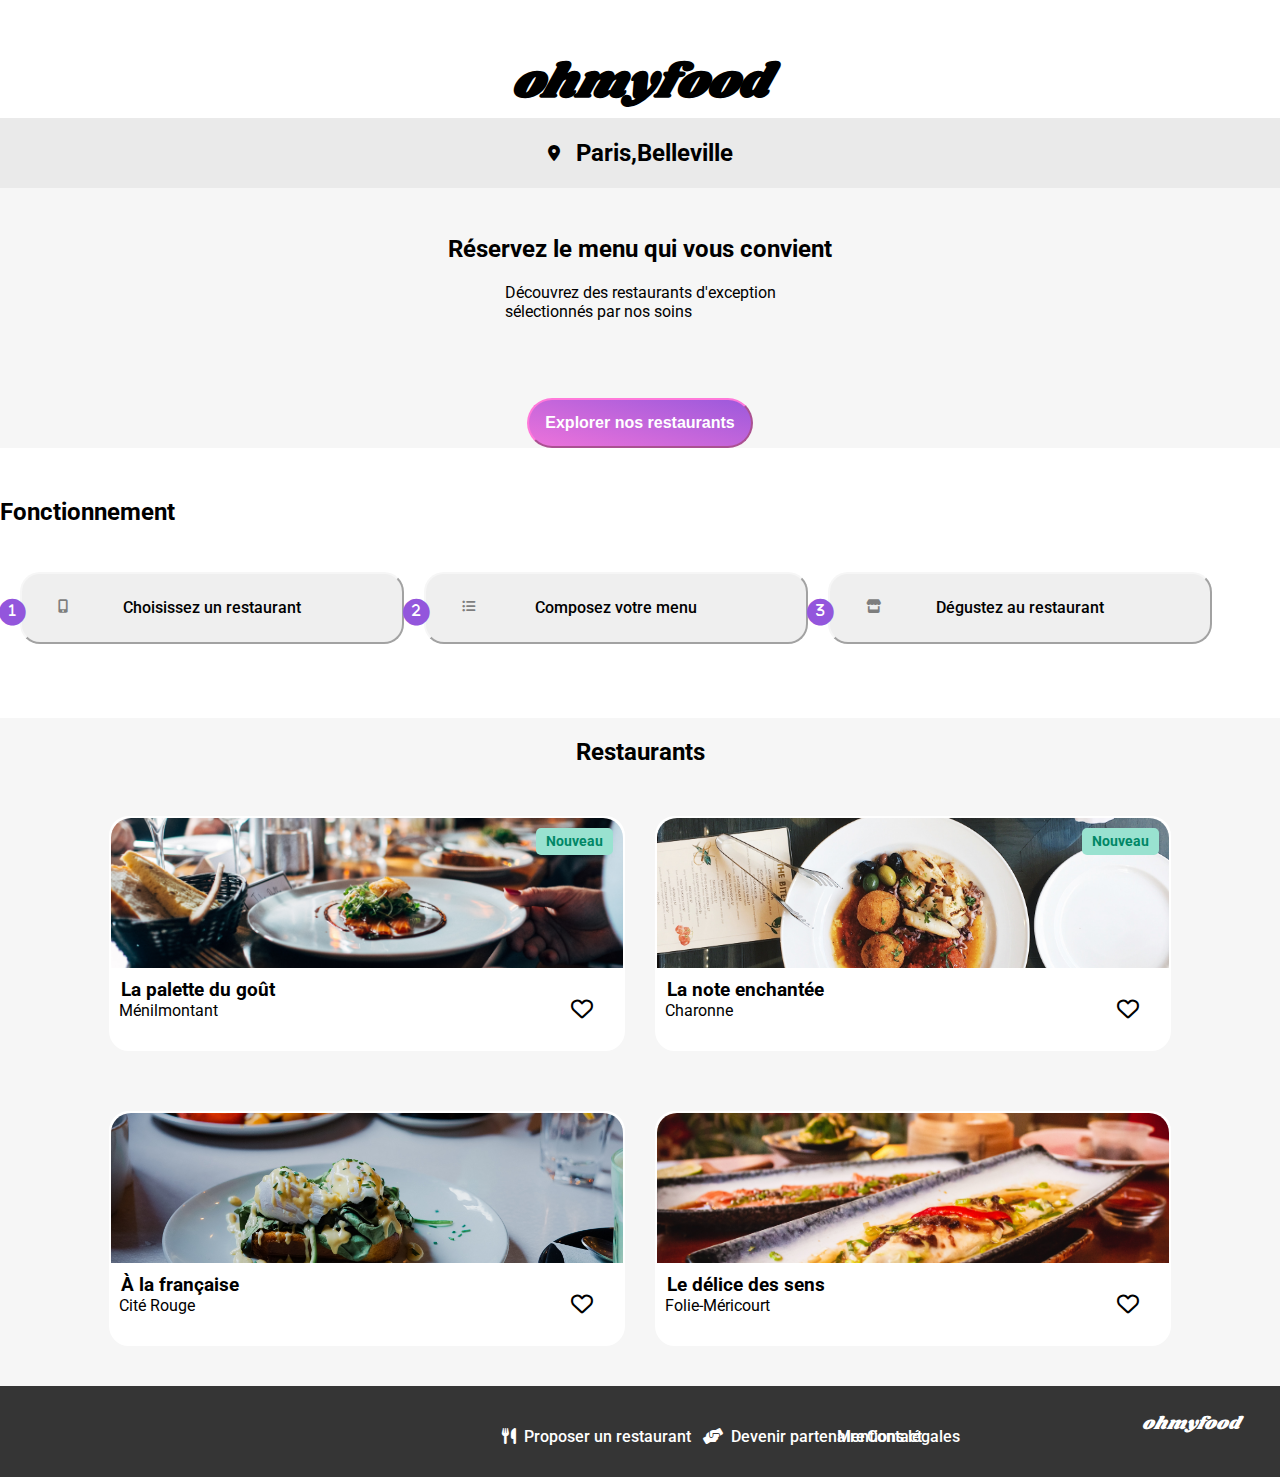
==== index.html @ 4613eb90 "PUSH 22/06/20204 21H" ====
<!doctype html>
<html lang="fr">

<head>
  <meta charset="utf-8">
  <title>ohmyfood</title>
  <link rel="stylesheet" href="https://cdnjs.cloudflare.com/ajax/libs/font-awesome/6.0.0-beta3/css/all.min.css">
  <link rel="stylesheet" href="Assets/css/style.css">
  <!-- Google fonts -->
  <link rel="preconnect" href="https://fonts.googleapis.com">
  <link rel="preconnect" href="https://fonts.gstatic.com" crossorigin>
  <link href="https://fonts.googleapis.com/css2?family=Roboto:ital,wght@0,100;0,300;0,400;0,500;0,700;0,900;1,100;1,300;1,400;1,500;1,700;1,900&family=Shrikhand&display=swap" rel="stylesheet">
</head>
<body>
  <header>
    <h1 class="header-title">ohmyfood</h1>
  </header>

  <main>
    <section class="paris-section">
      <div class="vector">
        <i class="fa-solid fa-location-dot"></i>
      </div>
      <h2 class="location-text">Paris,Belleville</h2>
    </section>

    <section class="reservez-découvrez-txt">
      <h2 class="réservez-le-menu-texte">
      <span class="mobile-only">Réservez le menu qui vous convient</span>
      </h2>
      <div class="découvrez-des-restau-texte">Découvrez des restaurants d'exception<br>sélectionnés par nos soins</div>
    </section>

    <a href="#restaurants">
      <button class="boutton-explorer-nos-restau">
        <span class="boutton-explorer-nos-restau-label">
          Explorer nos restaurants
        </span>
        </button>
    </a>
    
    
    <section class="fonctionnement">
      <h2 class="fonctionnement-texte">Fonctionnement</h2>
      <div class="rectangle-button-container"> 
        <button id="rectangle-fonctionnement-section">
          <div class="élément-nombre">
            <i class="fa fa-circle fa-stack-2x"></i>
            <i class="fa fa-1 fa-stack-1x"></i>
          </div>
          <div class="mobile-screen-button">
            <i class="fa-solid fa-mobile-screen-button"></i>
          </div>  
          <div class="txt-fonctionnement-section">Choisissez un restaurant</div>
        </button>
      </div>
    
      <div class="rectangle-button-container"> 
        <button id="rectangle-fonctionnement-section">
          <div class="élément-nombre">
          <i class="fa-solid fa-circle fa-stack-2x"></i>
          <i class="fa-solid fa-2 fa-stack-1x""></i>
          </div>
        <div class="list-ul">
          <i class="fa-solid fa-list-ul"></i>
        </div>
        <div class="txt-fonctionnement-section">Composez votre menu</div>
        </button>
      </div>
    
      <div class="rectangle-button-container"> 
        <button id="rectangle-fonctionnement-section">
          <div class="élément-nombre">
            <i class="fa-solid fa-circle fa-stack-2x"></i>
            <i class="fa-solid fa-3 fa-stack-1x" style="color: #ffffff;"></i>
          </div>
        <div class="store">
          <i class="fa-solid fa-store"></i>
        </div>
        <div class="txt-fonctionnement-section">Dégustez au restaurant</div>
        </button>
      </div>
    </section>

    <section class="restaurants" id="restaurants">
      <h2 class="restaurants-texte">Restaurants</h2>
      <div class="cards-container">
        <a href="index-page-restau.html" class="link">
          <article class="card-restaurants">
            <img src="./Dossiers Restaurants/jay-wennington-N_Y88TWmGwA-unsplash.jpg" alt="image-la-palette-du-goût" class="img-restaurants">
            <div class="nouveau-badge">Nouveau</div> 
            <div class="card-texte-restaurant-1">La palette du goût</div>
            <div class="card-texte-restaurant-2">Ménilmontant</div>
            <input type="checkbox" id="heart-toggle-1" class="heart-toggle">
            <label for="heart-toggle-1" class="fa-regular fa-heart"></label>
          </article>
        </a>
        <a href="index-la-note-enchantée.html" class="link">
          <article class="card-restaurants">
            <img src="./Dossiers Restaurants/stil-u2Lp8tXIcjw-unsplash.jpg" alt="image-la-note-enchantée" class="img-restaurants">
            <div class="nouveau-badge">Nouveau</div> 
            <div class="card-texte-restaurant-1">La note enchantée</div>
            <div class="card-texte-restaurant-2">Charonne</div>
            <input type="checkbox" id="heart-toggle-2" class="heart-toggle">
            <label for="heart-toggle-2" class="fa-regular fa-heart"></label>
          </article>
          </article>
        </a>
        <a href="index-à-la-française.html" class="link">
          <article class="card-restaurants">
            <img src="./Dossiers Restaurants/toa-heftiba-DQKerTsQwi0-unsplash.jpg" alt="image-à-la-française" class="img-restaurants">
            <div class="card-texte-restaurant-1">À la française</div>
            <div class="card-texte-restaurant-2">Cité Rouge</div>
            <input type="checkbox" id="heart-toggle-3" class="heart-toggle">
            <label for="heart-toggle-3" class="fa-regular fa-heart"></label>
          </article>
        </a>
        <a href="index-délice-des-sens.html" class="link">
          <article class="card-restaurants">
            <img src="./Dossiers Restaurants/louis-hansel-shotsoflouis-qNBGVyOCY8Q-unsplash.jpg" alt="image-le-délice-des-sens" class="img-restaurants">
            <div class="card-texte-restaurant-1">Le délice des sens</div>
            <div class="card-texte-restaurant-2">Folie-Méricourt</div>
            <input type="checkbox" id="heart-toggle-4" class="heart-toggle">
            <label for="heart-toggle-4" class="fa-regular fa-heart"></label>
          </article>
        </a> 
      </div>
    </section>
        <footer>
          <h2>ohmyfood</h2>
          <ul>
            <li><a href=""><i class="fa-solid fa-utensils" ></i><i class="ligne-1" ></i>Proposer un restaurant</a></li>
            <li><a href=""><i class="fa-solid fa-handshake-angle"></i><i class="ligne-2"></i>Devenir partenaire</a></li>
            <li><a href=""><i class="ligne-3"></i>Mentions légales</a></li>
            <li><a href=""><i class="ligne-4"></i>Contact</a></li>
          </ul>
        </footer>
  </main>
</body>

</html>
---- Assets/css/style.css ----
@charset "UTF-8";
/****** General ***********/
body {
  font-family: "Roboto", sans-serif;
  margin: 0;
  width: 100vw;
  overflow-x: hidden;
}
body a {
  text-decoration: none;
}

.logo,
.header-title {
  font-family: "Shrikhand", cursive;
}

header {
  position: relative;
  text-align: center;
  display: flex;
  align-items: center;
  justify-content: center;
}
header .header-title {
  font-style: italic;
  font-family: "Shrikhand", cursive; /* Assurez-vous que le titre utilise la police Shrikhand */
  font-size: 3rem;
  text-align: center;
  margin: 0 auto;
  margin-top: 1em;
}

main {
  display: flex;
  flex-direction: column;
  align-items: center;
  width: 100vw;
  box-sizing: border-box;
}
main .paris-section {
  background-color: #EAEAEA;
  width: 100%; /* Ajustez la largeur selon vos besoins */
  height: 50px; /* Ajustez la hauteur selon vos besoins */
  display: flex;
  justify-content: center; /* Centre horizontalement */
  align-items: center; /* Centre verticalement */
  padding: 10px 0;
  gap: 1em;
}
main .reservez-découvrez-txt {
  background-color: #F6F6F6;
  height: 260px;
  width: 100%;
  display: flex;
  flex-direction: column;
  align-items: center; /* Centre les éléments horizontalement */
  justify-content: center; /* Centre les éléments verticalement */
}
main .reservez-découvrez-txt .réservez-le-menu-texte {
  font-size: 24px;
  font-weight: 700;
  line-height: 28.13px;
  text-align: center; /* Centrer le texte */
  margin-bottom: 50px; /* Ajustez la marge selon vos besoins */
  max-width: 240px;
}
main .reservez-découvrez-txt .découvrez-des-restau-texte {
  display: flex;
  flex-direction: column;
  align-items: center;
  justify-content: center;
  margin-bottom: 20px;
  margin-top: -30px;
}
main .a {
  text-decoration: none;
}
main .boutton-explorer-nos-restau {
  width: -moz-fit-content;
  width: fit-content;
  padding: 0 1em;
  height: 50px;
  border-radius: 25px;
  background: linear-gradient(193.33deg, #9356DC -11.44%, #FF79DA 123.93%);
  border-color: #FF79DA;
  color: #FFFFFF;
  font-size: 16px;
  font-weight: bold;
  margin-top: 100px; /* Réduisez l'espacement entre le bouton et le texte précédent */
  margin-left: auto; /* Centrez horizontalement */
  margin-right: auto; /* Centrez horizontalement */
  display: block; /* Assurez-vous que le bouton occupe tout l'espace disponible */
  font-weight: bold;
  margin-top: -50px;
}

.fonctionnement {
  height: 300px;
  width: 100vw;
  display: flex;
  flex-direction: column;
  align-items: center;
}
.fonctionnement .fonctionnement-texte {
  display: flex;
  flex-direction: column;
  align-items: center;
  font-size: 24px;
  font-weight: 700;
  line-height: 28.13px;
  margin-top: 40px;
  margin-left: -160px;
  margin-bottom: 30px;
}
.fonctionnement .rectangle-button-container {
  display: flex; /* Transforme les boutons en flexbox */
  justify-content: center; /* Centre les boutons horizontalement */
  align-items: center; /* Centre les boutons verticalement */
}
.fonctionnement .rectangle-button-container #rectangle-fonctionnement-section {
  width: 80vw;
  height: 72.38px;
  top: 505px;
  left: 32.51px;
  gap: 0px;
  border-radius: 20px;
  opacity: 0px;
  margin-top: 20px;
  color: #F6F6F6;
  border-color: #F6F6F6;
}
.fonctionnement .rectangle-button-container #rectangle-fonctionnement-section .élément-nombre {
  color: #9356DC;
  position: relative;
}
.fonctionnement .rectangle-button-container #rectangle-fonctionnement-section .élément-nombre .fa-circle {
  margin-left: -300px;
  left: 70px;
  position: absolute;
}
.fonctionnement .rectangle-button-container #rectangle-fonctionnement-section .élément-nombre .fa-stack-1x {
  margin-left: -300px;
  left: 70px;
  margin-top: 4px;
  color: #FFFFFF;
  position: absolute;
}
.fonctionnement .rectangle-button-container #rectangle-fonctionnement-section .mobile-screen-button {
  color: #7e7e7e;
  text-align: left;
  margin-bottom: -15px;
  margin-left: 30px;
}
.fonctionnement .rectangle-button-container #rectangle-fonctionnement-section .list-ul {
  color: #7e7e7e;
  text-align: left;
  margin-bottom: -15px;
  margin-left: 30px;
}
.fonctionnement .rectangle-button-container #rectangle-fonctionnement-section .store {
  color: #7e7e7e;
  text-align: left;
  margin-bottom: -15px;
  margin-left: 30px;
}
.fonctionnement .rectangle-button-container #rectangle-fonctionnement-section .txt-fonctionnement-section {
  font-family: Roboto;
  font-size: 16px;
  font-weight: 500;
  line-height: 18.75px;
  color: #000000;
}

.restaurants {
  height: 1350px;
  background-color: #F6F6F6;
  margin-top: 110px;
  width: 100vw;
  display: flex;
  flex-direction: column;
  align-items: center;
}
.restaurants .restaurants-texte {
  font-size: 24px;
  font-weight: 700;
  line-height: 28.13px;
  text-align: left !important;
}
.restaurants .cards-container {
  display: flex;
  flex-direction: column; /* Change pour une disposition en colonne */
  align-items: center; /* Centre les cartes horizontalement */
  gap: 30px; /* Ajoute un espace entre les cartes */
}
.restaurants .cards-container .link {
  text-decoration: none;
}
.restaurants .cards-container .card-restaurants {
  width: 80vw;
  height: 231px;
  border-radius: 20px;
  gap: 4px;
  border-color: #d9d9d9;
  border: 2px solid;
  margin-top: 30px;
  color: #FFFFFF;
  background-color: #FFFFFF;
  display: inline-block;
  margin-left: auto;
  margin-right: auto;
  position: relative;
}
.restaurants .cards-container .card-restaurants img {
  width: 100%;
  height: 150px;
  gap: 0px;
  opacity: 1;
  border-radius: 20px 20px 0px 0px;
  -o-object-fit: cover;
     object-fit: cover;
  image-rendering: auto;
  z-index: 100;
  margin-top: -70px;
}
.restaurants .cards-container .card-restaurants .nouveau-badge {
  position: absolute;
  top: 10px;
  right: 10px;
  background-color: #99e2d0;
  color: #008766;
  padding: 5px 10px;
  border-radius: 5px;
  font-size: 0.9em;
  font-weight: bold;
  z-index: 100;
}
.restaurants .cards-container .card-restaurants .card-texte-restaurant-1 {
  color: #000000;
  font-weight: 700;
  font-size: 1.2em;
  padding-top: 0.5em;
  padding-left: 0.5em;
  margin-top: 150px;
}
.restaurants .cards-container .card-restaurants .card-texte-restaurant-2 {
  color: #000000;
  text-decoration: none;
  padding-left: 0.5em;
}
.restaurants .cards-container .card-restaurants .fa-heart {
  position: absolute; /* Position absolue pour placer l'icône de cœur */
  top: 180px; /* Ajustez cette valeur pour déplacer l'icône verticalement */
  right: 30px; /* Ajustez cette valeur pour déplacer l'icône horizontalement */
  color: #000000;
  font-size: 22px;
  cursor: pointer;
  transition: color 0.3s ease;
}
.restaurants .cards-container .card-restaurants .heart-toggle {
  display: none;
}
.restaurants .cards-container .card-restaurants .heart-toggle:checked + .fa-heart {
  color: transparent;
}
.restaurants .cards-container .card-restaurants .heart-toggle:checked + .fa-heart::before {
  content: "\f004"; /* Unicode for filled heart */
  font-family: "Font Awesome 5 Free";
  font-weight: 900; /* Font weight for solid icon */
  background: linear-gradient(193.33deg, #9356DC -11.44%, #FF79DA 123.93%);
  -webkit-background-clip: text;
  -webkit-text-fill-color: initial;
  color: transparent;
  position: absolute;
  top: 0;
  left: 0;
  width: 100%;
  height: 100%;
}

footer {
  margin-top: 100px;
  display: flex;
  flex-direction: column;
  align-items: flex-start;
  background-color: #353535;
  width: 100%;
}
footer h2 {
  font-family: Shrikhand;
  font-size: 18px;
  font-style: italic;
  font-weight: 400;
  text-align: center; /* Centre le texte horizontalement */
  color: #FFFFFF;
  margin-top: 0;
  margin-left: 20px;
}
footer ul {
  list-style: none;
  padding-left: 0;
  margin-left: 0;
  padding: 0; /* Enlève le padding par défaut */
  margin: 0; /* Enlève la marge par défaut */
  display: flex;
  flex-direction: column;
  align-items: center; /* Centre horizontalement les éléments de la liste */
}
footer .fa-utensils {
  margin-left: 20px;
}
footer .fa-handshake-angle {
  margin-left: -20px;
}
footer .ligne-1 {
  font-family: Roboto;
  font-size: 16px;
  font-weight: 500;
  line-height: 18.75px;
  text-align: center; /* Centre le texte horizontalement */
  color: #FFFFFF;
  line-height: 30px;
  margin-left: 5px;
}
footer .ligne-2 {
  font-family: Roboto;
  font-size: 16px;
  font-weight: 500;
  line-height: 18.75px;
  text-align: center; /* Centre le texte horizontalement */
  color: #FFFFFF;
  line-height: 30px;
  margin-left: 5px;
}
footer .ligne-3 {
  font-family: Roboto;
  font-size: 16px;
  font-weight: 500;
  line-height: 18.75px;
  text-align: center; /* Centre le texte horizontalement */
  color: #FFFFFF;
  line-height: 30px;
  margin-left: -60px;
}
footer .ligne-4 {
  font-family: Roboto;
  font-size: 16px;
  font-weight: 500;
  line-height: 18.75px;
  text-align: center; /* Centre le texte horizontalement */
  color: #FFFFFF;
  line-height: 30px;
  margin-left: -125px;
}
footer a {
  color: #FFFFFF;
  padding-left: 0;
  margin-left: 0;
  text-decoration: none;
}
footer .fa-solid {
  color: #FFFFFF;
  margin-right: 3px;
}

/* Styles pour les desktops */
@media (min-width: 768px) {
  .fonctionnement {
    display: flex;
    flex-direction: row;
    position: relative;
  }
  .fonctionnement .fonctionnement-texte {
    margin-top: -70px !important;
    margin-left: -70px;
    position: absolute;
    top: 120px;
    left: 70px;
  }
  .rectangle-button-container {
    width: 30%;
    padding-left: 20px;
  }
  .réservez-le-menu-texte {
    max-width: 1000px !important;
    margin-top: -60px;
  }
  .restaurants {
    margin-top: -30px;
    height: auto;
    padding-bottom: 40px;
    width: 100vw;
    display: flex;
    flex-direction: column;
  }
  .card-restaurants {
    width: 40vw !important;
  }
  .fa-circle {
    left: 100px !important;
  }
  .fa-stack-1x {
    left: 100px !important;
  }
  footer {
    flex-direction: row-reverse;
    align-items: flex-end;
  }
  .cards-container {
    display: grid !important;
    grid-template-columns: repeat(2, 1fr) !important;
    grid-template-rows: repeat(2, 1fr) !important;
    justify-content: center !important;
    align-items: center !important;
  }
}
body {
  font-family: "Roboto", sans-serif;
  margin: 0;
  overflow-x: hidden;
}

.logo, .header-title {
  font-family: "Shrikhand", cursive;
}

.header {
  position: relative;
  text-align: center;
  display: flex;
  align-items: center;
  justify-content: center;
  margin-bottom: 2em !important;
}
.header .back-arrow {
  position: relative;
  font-size: 1.5rem; /* Ajustez la taille selon vos besoins */
  text-decoration: none;
  margin-bottom: -15px;
}
.header .header-title {
  font-style: italic;
  font-family: "Shrikhand", cursive; /* Assurez-vous que le titre utilise la police Shrikhand */
  font-size: 2rem;
  text-align: center;
  margin: 0 auto;
  margin-top: 0.5em;
}

/* Animation page loader */
.loader {
  position: fixed;
  top: 0;
  left: 0;
  width: 100%;
  height: 100%;
  background-color: rgba(255, 255, 255, 0.8);
  display: flex;
  justify-content: center;
  align-items: center;
  z-index: 9999;
}

.loader.hidden {
  display: none;
}

.spinner {
  border: 16px solid #f3f3f3;
  border-radius: 50%;
  border-top: 16px solid #9356DC;
  width: 120px;
  height: 120px; /* Safari */
  animation: spin 2s linear infinite;
}
@keyframes spin {
  0% {
    transform: rotate(0deg);
  }
  100% {
    transform: rotate(360deg);
  }
}
@keyframes fadeIn {
  from {
    opacity: 0;
    transform: translateY(20px);
  }
  to {
    opacity: 1;
    transform: translateY(0);
  }
}
/* Animation aparrition progressive */
.restaurant-classe .rectangle {
  opacity: 0;
  animation: fadeIn 3s forwards;
  animation-delay: var(--animation-delay);
}

.restaurant-classe .rectangle:nth-child(1) {
  --animation-delay: 0.5s;
}

.restaurant-classe .rectangle:nth-child(2) {
  --animation-delay: 1s;
}

.restaurant-classe .rectangle:nth-child(3) {
  --animation-delay: 1.5s;
}

main {
  display: flex;
  flex-direction: column;
  align-items: center;
  width: 100vw;
  min-width: 375px;
}
main img {
  width: 100%; /* Ajustez cette valeur pour changer la largeur */
  height: 275px;
  -o-object-fit: cover;
     object-fit: cover;
  box-sizing: border-box;
  margin: 0;
  position: absolute; /* Ajouté */
  top: 70px; /* Ajustez si nécessaire */
  left: 50%; /* Centré horizontalement */
  transform: translateX(-50%); /* Centré horizontalement */
  z-index: -1;
}
main .restaurant-classe {
  width: 100vw;
  height: auto;
  background-color: #F6F6F6;
  padding: 20px;
  border-radius: 50px 50px 0 0;
  margin-bottom: -80px;
  position: relative; /* Assurez que la section est positionnée correctement */
  display: flex;
  flex-direction: column;
  align-items: center;
  gap: 30px;
  box-sizing: border-box;
  margin: 0;
  margin-top: 195px;
}
main .restaurant-classe .title-heart-container {
  display: flex;
  align-items: center;
  justify-content: center;
  gap: 10px; /* Espace entre le titre et l'icône du cœur */
}
main .restaurant-classe .title-heart-container h2 {
  font-family: Shrikhand;
  font-size: 28px;
  font-style: italic;
  font-weight: 400;
  line-height: 40.82px;
  padding-right: 70px !important;
}
main .restaurant-classe .title-heart-container .fa-heart {
  position: absolute; /* Position absolue pour placer l'icône de cœur */
  top: 55px; /* Ajustez cette valeur pour déplacer l'icône verticalement */
  right: 40px; /* Ajustez cette valeur pour déplacer l'icône horizontalement */
  color: #000000;
  font-size: 22px;
  cursor: pointer;
  transition: color 0.3s ease;
}
main .restaurant-classe .title-heart-container .heart-toggle {
  display: none;
}
main .restaurant-classe .title-heart-container .heart-toggle:checked + .fa-heart {
  color: transparent;
}
main .restaurant-classe .title-heart-container .heart-toggle:checked + .fa-heart::before {
  content: "\f004"; /* Unicode for filled heart */
  font-family: "Font Awesome 5 Free";
  font-weight: 900; /* Font weight for solid icon */
  background: linear-gradient(193.33deg, #9356DC -11.44%, #FF79DA 123.93%);
  -webkit-background-clip: text;
  -webkit-text-fill-color: transparent;
  position: absolute;
  top: 0;
  left: 0;
  width: 100%;
  height: 100%;
}
main .restaurant-classe h3 {
  font-family: Roboto;
  font-size: 16px;
  font-weight: 300;
  line-height: 18.75px;
  text-align: left;
  margin-bottom: 5px;
}
main .restaurant-classe .repas-titre {
  margin-right: auto;
  margin-bottom: -15px;
}
main .restaurant-classe .line-bar {
  width: 35px;
  border: 3px 0px 0px 0px;
  border: 2px solid #99E2D0;
  margin-right: auto;
}
main .restaurant-classe .rectangle {
  display: flex !important;
  flex-direction: column !important;
  justify-content: space-between !important;
  padding: 10px !important;
  border-radius: 15px;
  background-color: #ffffff;
  box-shadow: 0 4px 6px rgba(0, 0, 0, 0.1);
  font-family: "Roboto", sans-serif;
  width: 95% !important;
  position: relative;
  overflow: hidden;
}
main .restaurant-classe .rectangle .rectangle-texte-1 {
  font-size: 17px;
  font-weight: 500;
  margin-bottom: 5px;
}
main .restaurant-classe .rectangle .rectangle-texte-2 {
  font-size: 14px;
  font-weight: 300;
  margin-bottom: 10px;
}
main .restaurant-classe .rectangle .rectangle::after {
  content: "";
  position: absolute;
  right: 10px;
  width: 0;
  height: 0;
  background-color: #00a676; /* Couleur du carré vert */
  border-radius: 5px;
  transition: width 1s ease, height 1s ease; /* Animation d'agrandissement du carré */
}
main .restaurant-classe .rectangle .rectangle:hover::after {
  width: 40px; /* Taille du carré vert */
  height: 96px; /* Taille du carré vert */
  margin-top: -20px;
}
main .restaurant-classe .rectangle .rectangle .prix {
  position: relative;
  z-index: 1; /* Assurez-vous que le prix reste au-dessus du carré vert */
  transition: transform 1s ease; /* Animation du déplacement du prix */
}
main .restaurant-classe .rectangle .rectangle:hover .prix {
  transform: translateX(-40px); /* Déplace le prix vers la gauche pour faire de la place au carré vert */
}
main .restaurant-classe .rectangle .rectangle .checkmark {
  display: none;
}
main .restaurant-classe .rectangle .rectangle:hover .checkmark {
  display: block;
  position: absolute;
  right: 15px; /* Positionnez-le correctement à l'intérieur du carré vert */
  color: white;
  font-size: 24px;
}
main .restaurant-classe .rectangle .prix {
  font-size: 18px;
  font-weight: 700;
  position: absolute;
  right: 20px;
  top: 40px;
  color: #000;
  transition: right 0.5s ease-in-out; /* Animer le déplacement du prix */
}
main .restaurant-classe .boutton-commander {
  width: 186px;
  height: 50px;
  margin-top: 10px;
  border-radius: 25px;
  background: linear-gradient(193.33deg, #9356DC -11.44%, #FF79DA 123.93%);
  border-color: #FF79DA;
  font-family: Roboto;
  font-size: 16px;
  font-weight: 500;
  line-height: 18.75px;
  text-align: center;
  color: #FFFFFF;
}

footer {
  display: flex;
  flex-direction: column;
  justify-content: flex-start; /* Centre verticalement le contenu */
  background-color: #353535;
  padding: 20px;
  width: 100vw;
  margin-top: 0px;
}
footer h2 {
  font-family: Shrikhand;
  font-size: 18px;
  font-style: italic;
  font-weight: 400;
  text-align: center; /* Centre le texte horizontalement */
  color: #FFFFFF;
  margin-top: 0;
}
footer ul {
  list-style: none;
  padding-left: 0;
  margin-left: 0;
  padding: 0; /* Enlève le padding par défaut */
  margin: 0; /* Enlève la marge par défaut */
  display: flex;
  flex-direction: column;
  align-items: center; /* Centre horizontalement les éléments de la liste */
}
footer ul li {
  font-family: Roboto;
  font-size: 16px;
  font-weight: 500;
  line-height: 18.75px;
  text-align: center; /* Centre le texte horizontalement */
  color: #FFFFFF;
  line-height: 30px;
}
footer ul li a {
  color: #FFFFFF;
  padding-left: 0;
  margin-left: 0;
  text-decoration: none;
}
footer ul li .fa-solid {
  color: #FFFFFF;
  margin-right: 3px;
}

/* Styles pour les desktops */
@media (min-width: 768px) {
  body {
    font-family: "Roboto", sans-serif;
    margin: 0;
  }
  .logo, .header-title {
    font-family: "Shrikhand", cursive;
  }
  .header {
    position: relative;
    text-align: center;
    display: flex;
    align-items: center;
    justify-content: center;
    margin-bottom: 2em !important;
  }
  .header .back-arrow {
    position: relative;
    font-size: 2rem; /* Ajustez la taille selon vos besoins */
    text-decoration: none;
    margin-bottom: -15px;
  }
  .header .header-title {
    font-style: italic;
    font-family: "Shrikhand", cursive; /* Assurez-vous que le titre utilise la police Shrikhand */
    font-size: 2rem;
    text-align: center;
    margin: 0 auto;
    margin-top: 0em;
  }
  main {
    display: flex;
    flex-direction: column;
    align-items: center;
    width: 100vw;
  }
  main img {
    width: 100%; /* Ajustez cette valeur pour changer la largeur */
    height: 275px;
    -o-object-fit: cover;
       object-fit: cover;
    box-sizing: border-box;
    margin: 0;
    position: absolute; /* Ajouté */
    top: 70px; /* Ajustez si nécessaire */
    left: 50%; /* Centré horizontalement */
    transform: translateX(-50%); /* Centré horizontalement */
    z-index: -1;
  }
  main .restaurant-classe {
    width: 80%;
    height: auto !important;
    background-color: #F6F6F6;
    padding: 20px;
    border-radius: 30px;
    margin-top: 140px;
    margin-bottom: -80px;
    position: relative; /* Assurez que la section est positionnée correctement */
    display: flex;
    flex-direction: column;
    align-items: center;
    gap: 30px;
    box-sizing: border-box;
    margin: 0;
    margin-top: 155px;
  }
  main .restaurant-classe .title-heart-container {
    display: flex;
    align-items: center;
    justify-content: center;
    gap: 10px; /* Espace entre le titre et l'icône du cœur */
  }
  main .restaurant-classe .title-heart-container h2 {
    font-family: Shrikhand;
    font-size: 28px;
    font-style: italic;
    font-weight: 400;
    line-height: 40.82px;
  }
  main .restaurant-classe .title-heart-container .fa-heart {
    position: absolute; /* Position absolue pour placer l'icône de cœur */
    top: 55px; /* Ajustez cette valeur pour déplacer l'icône verticalement */
    right: 260px; /* Ajustez cette valeur pour déplacer l'icône horizontalement */
    color: #000000;
    font-size: 22px;
    cursor: pointer;
    transition: color 0.3s ease;
  }
  main .restaurant-classe .title-heart-container .heart-toggle {
    display: none;
  }
  main .restaurant-classe .title-heart-container .heart-toggle:checked + .fa-heart {
    color: transparent;
  }
  main .restaurant-classe .title-heart-container .heart-toggle:checked + .fa-heart::before {
    content: "\f004"; /* Unicode for filled heart */
    font-family: "Font Awesome 5 Free";
    font-weight: 900; /* Font weight for solid icon */
    background: linear-gradient(193.33deg, #9356DC -11.44%, #FF79DA 123.93%);
    -webkit-background-clip: text;
    -webkit-text-fill-color: transparent;
    position: absolute;
    top: 0;
    left: 0;
    width: 100%;
    height: 100%;
  }
  main .restaurant-classe h3 {
    font-family: Roboto;
    font-size: 16px;
    font-weight: 300;
    line-height: 18.75px;
    text-align: left;
    margin-bottom: 5px;
  }
  main .restaurant-classe .repas-titre {
    margin-right: 700px !important;
  }
  main .restaurant-classe .line-bar {
    width: 35px;
    border: 3px 0px 0px 0px;
    border: 2px solid #99E2D0;
    margin-right: 700px !important;
  }
  main .restaurant-classe .rectangle {
    display: flex !important;
    flex-direction: column !important;
    justify-content: space-between !important;
    padding: 20px !important;
    border-radius: 15px;
    background-color: #ffffff;
    box-shadow: 0 4px 6px rgba(0, 0, 0, 0.1);
    font-family: "Roboto", sans-serif;
    width: 70% !important;
    position: relative;
  }
  main .restaurant-classe .rectangle .rectangle-texte-1 {
    font-size: 18px;
    font-weight: 500;
    margin-bottom: 5px;
  }
  main .restaurant-classe .rectangle .rectangle-texte-2 {
    font-size: 15.04px;
    font-weight: 300;
    margin-bottom: 10px;
  }
  main .restaurant-classe .rectangle .prix {
    font-size: 18px;
    font-weight: 700;
    position: absolute;
    right: 20px;
    top: 40px;
    color: #000;
  }
  main .restaurant-classe .boutton-commander {
    width: 186px;
    height: 50px;
    margin-top: 50px;
    border-radius: 25px;
    background: linear-gradient(193.33deg, #9356DC -11.44%, #FF79DA 123.93%);
    border-color: #FF79DA;
    margin-left: 50px;
    font-family: Roboto;
    font-size: 16px;
    font-weight: 500;
    line-height: 18.75px;
    text-align: center;
    color: #FFFFFF;
  }
  footer {
    flex-direction: row-reverse;
    align-items: flex-end;
    padding: 25px 30px 25px 30px;
    background-color: #353535;
    display: flex;
  }
  footer h2 {
    font-family: Shrikhand;
    font-size: 18px;
    font-style: italic;
    font-weight: 400;
    text-align: left;
    color: #FFFFFF;
    padding-left: 130px;
    padding-right: 40px;
  }
  footer .fa-solid {
    color: #FFFFFF;
    margin-right: 3px;
  }
  footer ul {
    list-style: none;
    flex-direction: row;
    gap: 2em;
    padding-left: 0;
    margin-left: 0;
  }
  footer ul li {
    font-family: Roboto;
    font-size: 16px;
    font-weight: 500;
    line-height: 18.75px;
    text-align: left;
    color: #FFFFFF;
    line-height: 30px;
  }
  footer ul li a {
    color: #FFFFFF;
    padding-left: 0;
    margin-left: 0;
    text-decoration: none;
  }
}/*# sourceMappingURL=style.css.map */
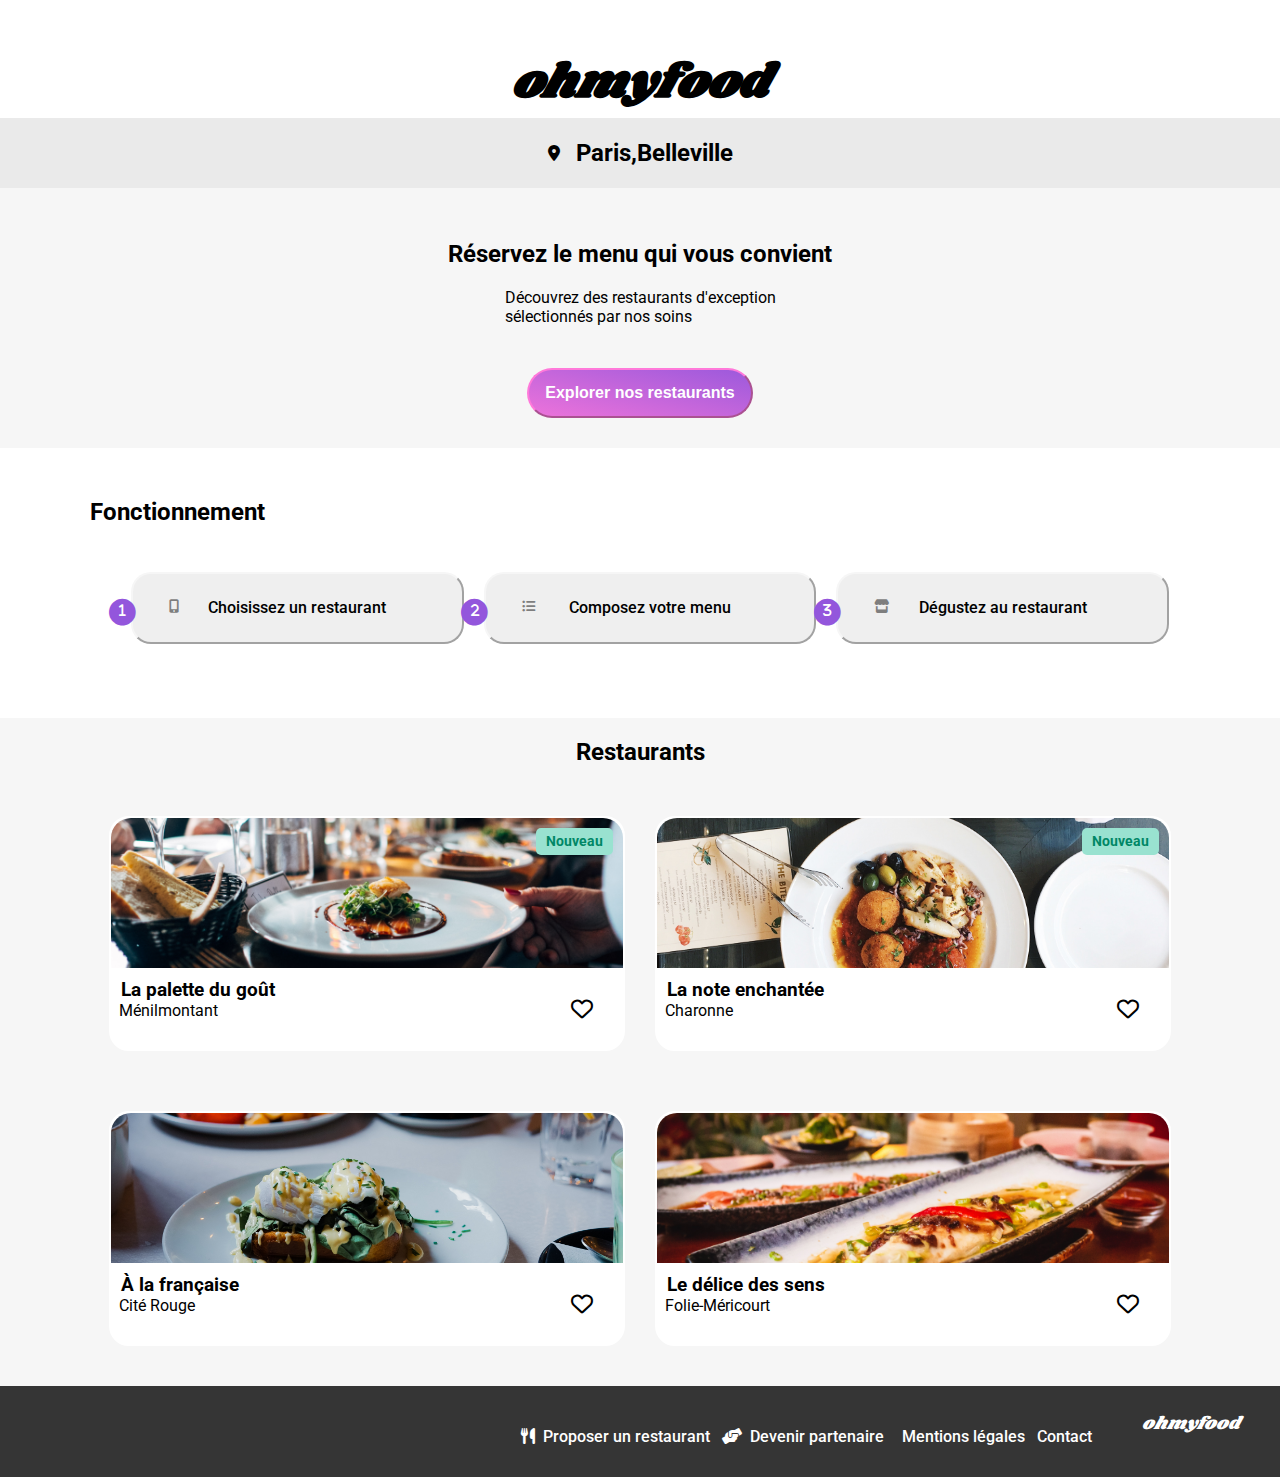
==== commit 6c4cda81: "01/07/2024" ====
--- a/index.html
+++ b/index.html
@@ -91,8 +91,8 @@
             <div class="nouveau-badge">Nouveau</div> 
             <div class="card-texte-restaurant-1">La palette du goût</div>
             <div class="card-texte-restaurant-2">Ménilmontant</div>
-            <input type="checkbox" id="heart-toggle-1" class="heart-toggle">
-            <label for="heart-toggle-1" class="fa-regular fa-heart"></label>
+            <input type="checkbox" id="heart1" class="heart-checkbox">
+            <label for="heart1" class="fa-regular fa-heart"></label>
           </article>
         </a>
         <a href="index-la-note-enchantée.html" class="link">
@@ -101,9 +101,8 @@
             <div class="nouveau-badge">Nouveau</div> 
             <div class="card-texte-restaurant-1">La note enchantée</div>
             <div class="card-texte-restaurant-2">Charonne</div>
-            <input type="checkbox" id="heart-toggle-2" class="heart-toggle">
-            <label for="heart-toggle-2" class="fa-regular fa-heart"></label>
-          </article>
+            <input type="checkbox" id="heart2" class="heart-checkbox">
+            <label for="heart2" class="fa-regular fa-heart"></label>
           </article>
         </a>
         <a href="index-à-la-française.html" class="link">
@@ -111,8 +110,8 @@
             <img src="./Dossiers Restaurants/toa-heftiba-DQKerTsQwi0-unsplash.jpg" alt="image-à-la-française" class="img-restaurants">
             <div class="card-texte-restaurant-1">À la française</div>
             <div class="card-texte-restaurant-2">Cité Rouge</div>
-            <input type="checkbox" id="heart-toggle-3" class="heart-toggle">
-            <label for="heart-toggle-3" class="fa-regular fa-heart"></label>
+            <input type="checkbox" id="heart3" class="heart-checkbox">
+            <label for="heart3" class="fa-regular fa-heart"></label>
           </article>
         </a>
         <a href="index-délice-des-sens.html" class="link">
@@ -120,8 +119,8 @@
             <img src="./Dossiers Restaurants/louis-hansel-shotsoflouis-qNBGVyOCY8Q-unsplash.jpg" alt="image-le-délice-des-sens" class="img-restaurants">
             <div class="card-texte-restaurant-1">Le délice des sens</div>
             <div class="card-texte-restaurant-2">Folie-Méricourt</div>
-            <input type="checkbox" id="heart-toggle-4" class="heart-toggle">
-            <label for="heart-toggle-4" class="fa-regular fa-heart"></label>
+            <input type="checkbox" id="heart4" class="heart-checkbox">
+            <label for="heart4" class="fa-regular fa-heart"></label>
           </article>
         </a> 
       </div>
--- a/Assets/css/style.css
+++ b/Assets/css/style.css
@@ -64,6 +64,7 @@
   text-align: center; /* Centrer le texte */
   margin-bottom: 50px; /* Ajustez la marge selon vos besoins */
   max-width: 240px;
+  margin-top: -50px !important;
 }
 main .reservez-découvrez-txt .découvrez-des-restau-texte {
   display: flex;
@@ -92,7 +93,7 @@
   margin-right: auto; /* Centrez horizontalement */
   display: block; /* Assurez-vous que le bouton occupe tout l'espace disponible */
   font-weight: bold;
-  margin-top: -50px;
+  margin-top: -80px;
 }
 
 .fonctionnement {
@@ -249,33 +250,34 @@
   padding-left: 0.5em;
 }
 .restaurants .cards-container .card-restaurants .fa-heart {
-  position: absolute; /* Position absolue pour placer l'icône de cœur */
-  top: 180px; /* Ajustez cette valeur pour déplacer l'icône verticalement */
-  right: 30px; /* Ajustez cette valeur pour déplacer l'icône horizontalement */
+  position: absolute;
+  top: 180px;
+  right: 30px;
   color: #000000;
   font-size: 22px;
   cursor: pointer;
-  transition: color 0.3s ease;
-}
-.restaurants .cards-container .card-restaurants .heart-toggle {
-  display: none;
-}
-.restaurants .cards-container .card-restaurants .heart-toggle:checked + .fa-heart {
+  transition: color 0.3s ease, background 0.3s ease;
+}
+.restaurants .cards-container .card-restaurants .heart-checkbox {
+  display: none; /* Cache la checkbox */
+}
+.restaurants .cards-container .card-restaurants .heart-checkbox:hover + .fa-heart {
   color: transparent;
-}
-.restaurants .cards-container .card-restaurants .heart-toggle:checked + .fa-heart::before {
-  content: "\f004"; /* Unicode for filled heart */
-  font-family: "Font Awesome 5 Free";
-  font-weight: 900; /* Font weight for solid icon */
-  background: linear-gradient(193.33deg, #9356DC -11.44%, #FF79DA 123.93%);
+  background-color: linear-gradient(45deg, #9356DC, #FF79DA);
   -webkit-background-clip: text;
-  -webkit-text-fill-color: initial;
+  -webkit-text-fill-color: transparent;
+  padding-right: 22px;
+}
+.restaurants .cards-container .card-restaurants .heart-checkbox:hover + .fa-heart::before {
+  content: "\f004"; /* Code du coeur pour FontAwesome */
+  font-family: "Font Awesome 5 Free"; /* Assurez-vous que la bonne version est utilisée */
+  font-weight: 900; /* Assurez-vous que la bonne version est utilisée */
+  position: absolute;
   color: transparent;
-  position: absolute;
-  top: 0;
-  left: 0;
-  width: 100%;
-  height: 100%;
+  background: linear-gradient(45deg, #9356DC, #FF79DA);
+  -webkit-background-clip: text;
+  -webkit-text-fill-color: transparent;
+  -webkit-text-stroke: 1px transparent;
 }
 
 footer {
@@ -293,7 +295,6 @@
   font-weight: 400;
   text-align: center; /* Centre le texte horizontalement */
   color: #FFFFFF;
-  margin-top: 0;
   margin-left: 20px;
 }
 footer ul {
@@ -365,25 +366,32 @@
 
 /* Styles pour les desktops */
 @media (min-width: 768px) {
+  .réservez-le-menu-texte {
+    max-width: 1000px !important;
+    margin-top: -60px;
+  }
   .fonctionnement {
     display: flex;
     flex-direction: row;
     position: relative;
+    justify-content: center;
   }
   .fonctionnement .fonctionnement-texte {
     margin-top: -70px !important;
     margin-left: -70px;
     position: absolute;
     top: 120px;
-    left: 70px;
+    left: 160px;
   }
   .rectangle-button-container {
-    width: 30%;
+    width: 26%;
     padding-left: 20px;
   }
-  .réservez-le-menu-texte {
-    max-width: 1000px !important;
-    margin-top: -60px;
+  .rectangle-button-container .fa-circle {
+    left: 125px !important;
+  }
+  .rectangle-button-container .fa-stack-1x {
+    left: 125px !important;
   }
   .restaurants {
     margin-top: -30px;
@@ -393,25 +401,31 @@
     display: flex;
     flex-direction: column;
   }
-  .card-restaurants {
-    width: 40vw !important;
-  }
-  .fa-circle {
-    left: 100px !important;
-  }
-  .fa-stack-1x {
-    left: 100px !important;
-  }
-  footer {
-    flex-direction: row-reverse;
-    align-items: flex-end;
-  }
-  .cards-container {
+  .restaurants .cards-container {
     display: grid !important;
     grid-template-columns: repeat(2, 1fr) !important;
     grid-template-rows: repeat(2, 1fr) !important;
     justify-content: center !important;
     align-items: center !important;
+  }
+  .restaurants .cards-container .card-restaurants {
+    width: 40vw !important;
+  }
+  footer {
+    flex-direction: row-reverse;
+    align-items: flex-end;
+  }
+  footer h2 {
+    margin-left: -80px;
+  }
+  footer .fa-utensils .ligne-1 {
+    margin-right: 150px !important;
+  }
+  footer .ligne-3 {
+    margin-left: -14px;
+  }
+  footer .ligne-4 {
+    margin-left: -20px;
   }
 }
 body {
@@ -563,30 +577,32 @@
 main .restaurant-classe .title-heart-container .fa-heart {
   position: absolute; /* Position absolue pour placer l'icône de cœur */
   top: 55px; /* Ajustez cette valeur pour déplacer l'icône verticalement */
-  right: 40px; /* Ajustez cette valeur pour déplacer l'icône horizontalement */
+  right: 400px !important; /* Ajustez cette valeur pour déplacer l'icône horizontalement */
   color: #000000;
   font-size: 22px;
   cursor: pointer;
   transition: color 0.3s ease;
 }
-main .restaurant-classe .title-heart-container .heart-toggle {
-  display: none;
-}
-main .restaurant-classe .title-heart-container .heart-toggle:checked + .fa-heart {
+main .restaurant-classe .title-heart-container .heart-checkbox {
+  display: none; /* Cache la checkbox */
+}
+main .restaurant-classe .title-heart-container .heart-checkbox:hover + .fa-heart {
   color: transparent;
-}
-main .restaurant-classe .title-heart-container .heart-toggle:checked + .fa-heart::before {
-  content: "\f004"; /* Unicode for filled heart */
-  font-family: "Font Awesome 5 Free";
-  font-weight: 900; /* Font weight for solid icon */
-  background: linear-gradient(193.33deg, #9356DC -11.44%, #FF79DA 123.93%);
+  background-color: linear-gradient(45deg, #9356DC, #FF79DA);
   -webkit-background-clip: text;
   -webkit-text-fill-color: transparent;
+  padding-right: 22px;
+}
+main .restaurant-classe .title-heart-container .heart-checkbox:hover + .fa-heart::before {
+  content: "\f004"; /* Code du coeur pour FontAwesome */
+  font-family: "Font Awesome 5 Free"; /* Assurez-vous que la bonne version est utilisée */
+  font-weight: 900; /* Assurez-vous que la bonne version est utilisée */
   position: absolute;
-  top: 0;
-  left: 0;
-  width: 100%;
-  height: 100%;
+  color: transparent;
+  background: linear-gradient(45deg, #9356DC, #FF79DA);
+  -webkit-background-clip: text;
+  -webkit-text-fill-color: transparent;
+  -webkit-text-stroke: 1px transparent;
 }
 main .restaurant-classe h3 {
   font-family: Roboto;
@@ -618,6 +634,7 @@
   width: 95% !important;
   position: relative;
   overflow: hidden;
+  transition: transform 0.3s ease;
 }
 main .restaurant-classe .rectangle .rectangle-texte-1 {
   font-size: 17px;
@@ -629,38 +646,9 @@
   font-weight: 300;
   margin-bottom: 10px;
 }
-main .restaurant-classe .rectangle .rectangle::after {
-  content: "";
-  position: absolute;
-  right: 10px;
-  width: 0;
-  height: 0;
-  background-color: #00a676; /* Couleur du carré vert */
-  border-radius: 5px;
-  transition: width 1s ease, height 1s ease; /* Animation d'agrandissement du carré */
-}
-main .restaurant-classe .rectangle .rectangle:hover::after {
-  width: 40px; /* Taille du carré vert */
-  height: 96px; /* Taille du carré vert */
-  margin-top: -20px;
-}
-main .restaurant-classe .rectangle .rectangle .prix {
-  position: relative;
-  z-index: 1; /* Assurez-vous que le prix reste au-dessus du carré vert */
-  transition: transform 1s ease; /* Animation du déplacement du prix */
-}
-main .restaurant-classe .rectangle .rectangle:hover .prix {
-  transform: translateX(-40px); /* Déplace le prix vers la gauche pour faire de la place au carré vert */
-}
-main .restaurant-classe .rectangle .rectangle .checkmark {
-  display: none;
-}
-main .restaurant-classe .rectangle .rectangle:hover .checkmark {
+main .restaurant-classe .rectangle .rectangle span {
   display: block;
-  position: absolute;
-  right: 15px; /* Positionnez-le correctement à l'intérieur du carré vert */
-  color: white;
-  font-size: 24px;
+  margin-bottom: 5px;
 }
 main .restaurant-classe .rectangle .prix {
   font-size: 18px;
@@ -669,7 +657,23 @@
   right: 20px;
   top: 40px;
   color: #000;
-  transition: right 0.5s ease-in-out; /* Animer le déplacement du prix */
+  position: relative;
+  transition: transform 0.5s ease;
+}
+main .restaurant-classe .rectangle .green-square {
+  position: absolute;
+  top: 0;
+  left: -100%;
+  width: 100%;
+  height: 100%;
+  background-color: green;
+  transition: left 0.5s ease;
+}
+main .restaurant-classe .rectangle .checkbox:checked + .label .green-square {
+  left: 0;
+}
+main .restaurant-classe .rectangle .checkbox:checked + .label .prix {
+  transform: translateX(-100%);
 }
 main .restaurant-classe .boutton-commander {
   width: 186px;
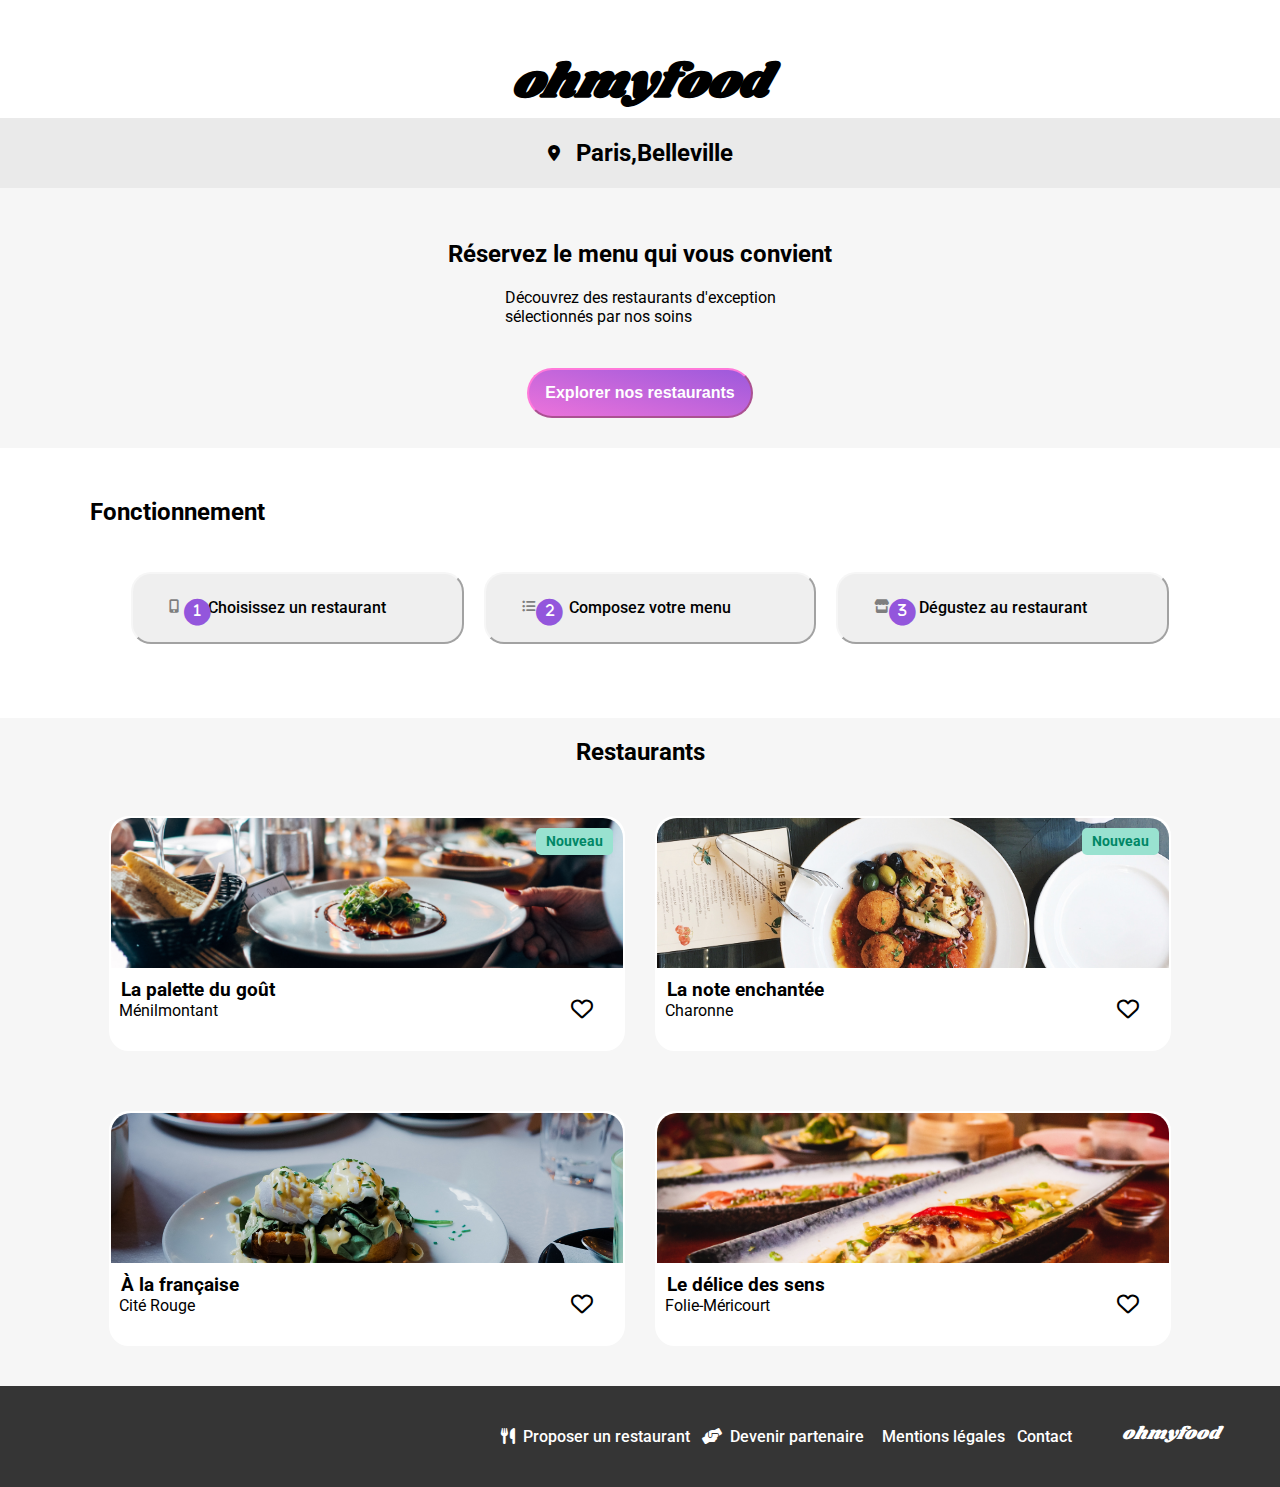
==== commit d71eaf5a: "push 02/7/2024" ====
--- a/index.html
+++ b/index.html
@@ -72,7 +72,7 @@
         <button id="rectangle-fonctionnement-section">
           <div class="élément-nombre">
             <i class="fa-solid fa-circle fa-stack-2x"></i>
-            <i class="fa-solid fa-3 fa-stack-1x" style="color: #ffffff;"></i>
+            <i class="fa-solid fa-3 fa-stack-1x"></i>
           </div>
         <div class="store">
           <i class="fa-solid fa-store"></i>
--- a/Assets/css/style.css
+++ b/Assets/css/style.css
@@ -134,18 +134,18 @@
 .fonctionnement .rectangle-button-container #rectangle-fonctionnement-section .élément-nombre {
   color: #9356DC;
   position: relative;
+  text-align: left;
+  margin-left: 30px;
 }
 .fonctionnement .rectangle-button-container #rectangle-fonctionnement-section .élément-nombre .fa-circle {
-  margin-left: -300px;
-  left: 70px;
   position: absolute;
+  margin-left: -240px;
 }
 .fonctionnement .rectangle-button-container #rectangle-fonctionnement-section .élément-nombre .fa-stack-1x {
-  margin-left: -300px;
-  left: 70px;
   margin-top: 4px;
   color: #FFFFFF;
   position: absolute;
+  margin-left: -240px;
 }
 .fonctionnement .rectangle-button-container #rectangle-fonctionnement-section .mobile-screen-button {
   color: #7e7e7e;
@@ -559,6 +559,7 @@
   box-sizing: border-box;
   margin: 0;
   margin-top: 195px;
+  unicode-bidi: isolate !important;
 }
 main .restaurant-classe .title-heart-container {
   display: flex;
@@ -634,7 +635,6 @@
   width: 95% !important;
   position: relative;
   overflow: hidden;
-  transition: transform 0.3s ease;
 }
 main .restaurant-classe .rectangle .rectangle-texte-1 {
   font-size: 17px;
@@ -645,10 +645,6 @@
   font-size: 14px;
   font-weight: 300;
   margin-bottom: 10px;
-}
-main .restaurant-classe .rectangle .rectangle span {
-  display: block;
-  margin-bottom: 5px;
 }
 main .restaurant-classe .rectangle .prix {
   font-size: 18px;
@@ -657,23 +653,34 @@
   right: 20px;
   top: 40px;
   color: #000;
-  position: relative;
-  transition: transform 0.5s ease;
-}
-main .restaurant-classe .rectangle .green-square {
+  transition: right 0.5s ease-in-out; /* Animer le déplacement du prix */
+}
+main .restaurant-classe .rectangle .rectangle::after {
+  content: "✓";
   position: absolute;
-  top: 0;
-  left: -100%;
-  width: 100%;
-  height: 100%;
-  background-color: green;
-  transition: left 0.5s ease;
-}
-main .restaurant-classe .rectangle .checkbox:checked + .label .green-square {
-  left: 0;
-}
-main .restaurant-classe .rectangle .checkbox:checked + .label .prix {
-  transform: translateX(-100%);
+  top: 50%;
+  right: -40px;
+  transform: translateY(-50%);
+  width: 30px;
+  height: 30px;
+  background-color: #00acc1;
+  color: #fff;
+  display: flex;
+  align-items: center;
+  justify-content: center;
+  border-radius: 50%;
+  transition: right 0.5s ease-in-out, opacity 0.5s ease-in-out;
+  opacity: 0;
+}
+main .restaurant-classe .rectangle .rectangle:hover {
+  padding-right: 60px;
+}
+main .restaurant-classe .rectangle .rectangle:hover .prix {
+  right: 60px;
+}
+main .restaurant-classe .rectangle .rectangle:hover::after {
+  right: 10px;
+  opacity: 1;
 }
 main .restaurant-classe .boutton-commander {
   width: 186px;
@@ -739,7 +746,7 @@
 }
 
 /* Styles pour les desktops */
-@media (min-width: 768px) {
+@media (min-width: 1024px) {
   body {
     font-family: "Roboto", sans-serif;
     margin: 0;
@@ -856,6 +863,7 @@
   }
   main .restaurant-classe .repas-titre {
     margin-right: 700px !important;
+    position: initial;
   }
   main .restaurant-classe .line-bar {
     width: 35px;
@@ -908,6 +916,8 @@
     text-align: center;
     color: #FFFFFF;
   }
+}
+@media (min-width: 768px) {
   footer {
     flex-direction: row-reverse;
     align-items: flex-end;
@@ -923,7 +933,8 @@
     text-align: left;
     color: #FFFFFF;
     padding-left: 130px;
-    padding-right: 40px;
+    padding-right: 60px;
+    padding-top: 10px;
   }
   footer .fa-solid {
     color: #FFFFFF;
@@ -935,6 +946,7 @@
     gap: 2em;
     padding-left: 0;
     margin-left: 0;
+    padding-bottom: 10px;
   }
   footer ul li {
     font-family: Roboto;
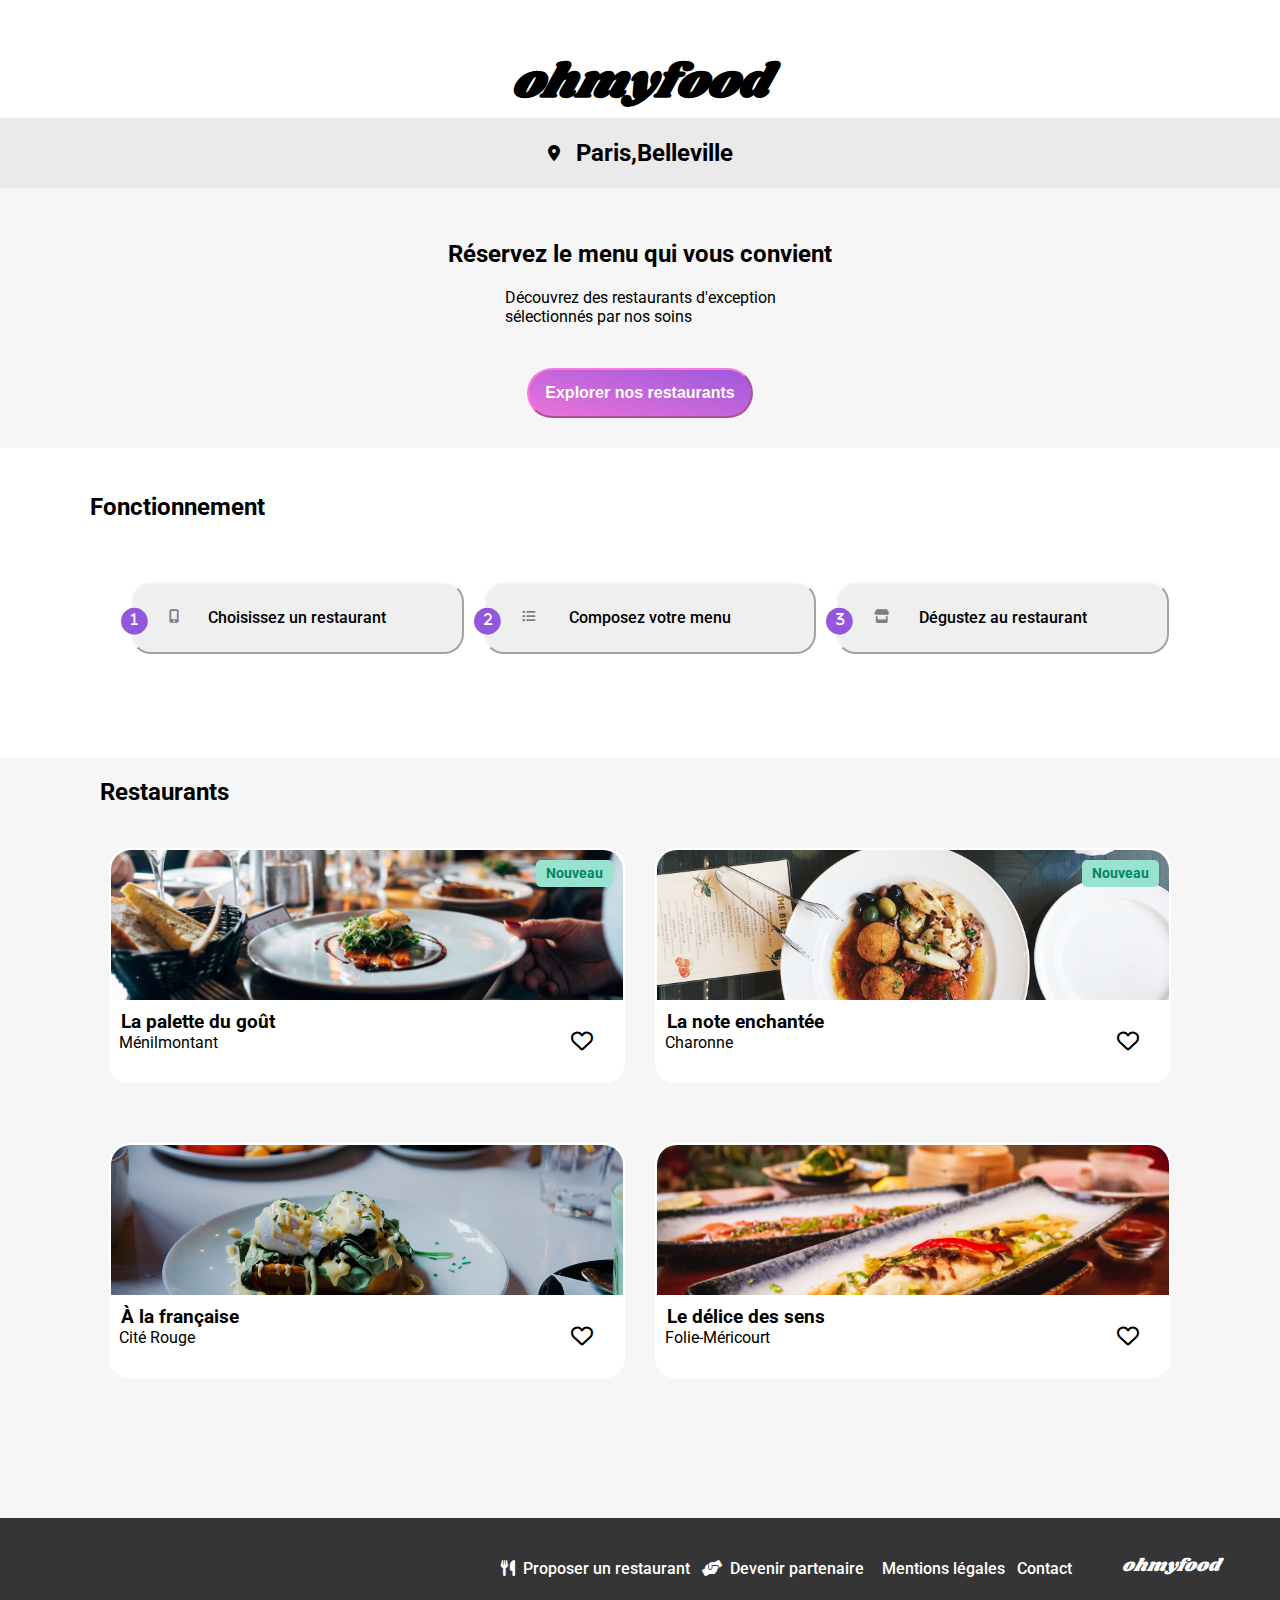
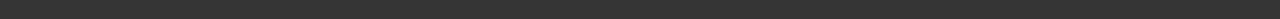
==== commit 56e9679c: "push 03/07/2024" ====
--- a/index.html
+++ b/index.html
@@ -59,7 +59,7 @@
         <button id="rectangle-fonctionnement-section">
           <div class="élément-nombre">
           <i class="fa-solid fa-circle fa-stack-2x"></i>
-          <i class="fa-solid fa-2 fa-stack-1x""></i>
+          <i class="fa-solid fa-2 fa-stack-1x"></i>
           </div>
         <div class="list-ul">
           <i class="fa-solid fa-list-ul"></i>
@@ -114,7 +114,7 @@
             <label for="heart3" class="fa-regular fa-heart"></label>
           </article>
         </a>
-        <a href="index-délice-des-sens.html" class="link">
+        <a href="index-le-délice-des-sens.html" class="link">
           <article class="card-restaurants">
             <img src="./Dossiers Restaurants/louis-hansel-shotsoflouis-qNBGVyOCY8Q-unsplash.jpg" alt="image-le-délice-des-sens" class="img-restaurants">
             <div class="card-texte-restaurant-1">Le délice des sens</div>
--- a/Assets/css/style.css
+++ b/Assets/css/style.css
@@ -102,17 +102,18 @@
   display: flex;
   flex-direction: column;
   align-items: center;
+  position: relative !important;
+  padding-top: 70px;
 }
 .fonctionnement .fonctionnement-texte {
   display: flex;
   flex-direction: column;
-  align-items: center;
   font-size: 24px;
   font-weight: 700;
   line-height: 28.13px;
-  margin-top: 40px;
-  margin-left: -160px;
-  margin-bottom: 30px;
+  margin-top: -40px;
+  left: 55px;
+  position: absolute !important;
 }
 .fonctionnement .rectangle-button-container {
   display: flex; /* Transforme les boutons en flexbox */
@@ -122,30 +123,27 @@
 .fonctionnement .rectangle-button-container #rectangle-fonctionnement-section {
   width: 80vw;
   height: 72.38px;
-  top: 505px;
-  left: 32.51px;
   gap: 0px;
   border-radius: 20px;
   opacity: 0px;
   margin-top: 20px;
   color: #F6F6F6;
   border-color: #F6F6F6;
+  position: relative;
 }
 .fonctionnement .rectangle-button-container #rectangle-fonctionnement-section .élément-nombre {
   color: #9356DC;
-  position: relative;
   text-align: left;
-  margin-left: 30px;
+  position: absolute;
 }
 .fonctionnement .rectangle-button-container #rectangle-fonctionnement-section .élément-nombre .fa-circle {
-  position: absolute;
-  margin-left: -240px;
+  margin-left: -15px;
+  margin-top: -1px;
 }
 .fonctionnement .rectangle-button-container #rectangle-fonctionnement-section .élément-nombre .fa-stack-1x {
-  margin-top: 4px;
-  color: #FFFFFF;
-  position: absolute;
-  margin-left: -240px;
+  margin-top: 3px;
+  color: #FFFFFF;
+  margin-left: -5px;
 }
 .fonctionnement .rectangle-button-container #rectangle-fonctionnement-section .mobile-screen-button {
   color: #7e7e7e;
@@ -176,23 +174,26 @@
 .restaurants {
   height: 1350px;
   background-color: #F6F6F6;
-  margin-top: 110px;
+  margin-top: 60px;
   width: 100vw;
   display: flex;
   flex-direction: column;
   align-items: center;
+  position: relative;
 }
 .restaurants .restaurants-texte {
   font-size: 24px;
   font-weight: 700;
   line-height: 28.13px;
-  text-align: left !important;
+  left: 55px;
+  position: absolute;
 }
 .restaurants .cards-container {
   display: flex;
   flex-direction: column; /* Change pour une disposition en colonne */
   align-items: center; /* Centre les cartes horizontalement */
   gap: 30px; /* Ajoute un espace entre les cartes */
+  padding-top: 60px;
 }
 .restaurants .cards-container .link {
   text-decoration: none;
@@ -373,33 +374,34 @@
   .fonctionnement {
     display: flex;
     flex-direction: row;
-    position: relative;
     justify-content: center;
   }
   .fonctionnement .fonctionnement-texte {
-    margin-top: -70px !important;
-    margin-left: -70px;
-    position: absolute;
-    top: 120px;
-    left: 160px;
+    top: 85px;
+    left: 90px;
   }
   .rectangle-button-container {
     width: 26%;
     padding-left: 20px;
+    padding-bottom: 120px;
   }
   .rectangle-button-container .fa-circle {
-    left: 125px !important;
+    left: -3px !important;
   }
   .rectangle-button-container .fa-stack-1x {
-    left: 125px !important;
+    left: -3px !important;
   }
   .restaurants {
-    margin-top: -30px;
+    margin-top: -60px;
     height: auto;
-    padding-bottom: 40px;
+    padding-bottom: 140px;
     width: 100vw;
     display: flex;
     flex-direction: column;
+    position: relative;
+  }
+  .restaurants .restaurants-texte {
+    left: 100px;
   }
   .restaurants .cards-container {
     display: grid !important;
@@ -434,7 +436,8 @@
   overflow-x: hidden;
 }
 
-.logo, .header-title {
+.logo,
+.header-title {
   font-family: "Shrikhand", cursive;
 }
 
@@ -566,6 +569,7 @@
   align-items: center;
   justify-content: center;
   gap: 10px; /* Espace entre le titre et l'icône du cœur */
+  position: relative;
 }
 main .restaurant-classe .title-heart-container h2 {
   font-family: Shrikhand;
@@ -576,9 +580,9 @@
   padding-right: 70px !important;
 }
 main .restaurant-classe .title-heart-container .fa-heart {
-  position: absolute; /* Position absolue pour placer l'icône de cœur */
-  top: 55px; /* Ajustez cette valeur pour déplacer l'icône verticalement */
-  right: 400px !important; /* Ajustez cette valeur pour déplacer l'icône horizontalement */
+  position: absolute !important; /* Position absolue pour placer l'icône de cœur */
+  top: 32px; /* Ajustez cette valeur pour déplacer l'icône verticalement */
+  right: 0px !important; /* Ajustez cette valeur pour déplacer l'icône horizontalement */
   color: #000000;
   font-size: 22px;
   cursor: pointer;
@@ -589,7 +593,7 @@
 }
 main .restaurant-classe .title-heart-container .heart-checkbox:hover + .fa-heart {
   color: transparent;
-  background-color: linear-gradient(45deg, #9356DC, #FF79DA);
+  background-color: linear-gradient(45deg, #9356dc, #ff79da);
   -webkit-background-clip: text;
   -webkit-text-fill-color: transparent;
   padding-right: 22px;
@@ -600,7 +604,7 @@
   font-weight: 900; /* Assurez-vous que la bonne version est utilisée */
   position: absolute;
   color: transparent;
-  background: linear-gradient(45deg, #9356DC, #FF79DA);
+  background: linear-gradient(45deg, #9356dc, #ff79da);
   -webkit-background-clip: text;
   -webkit-text-fill-color: transparent;
   -webkit-text-stroke: 1px transparent;
@@ -620,7 +624,7 @@
 main .restaurant-classe .line-bar {
   width: 35px;
   border: 3px 0px 0px 0px;
-  border: 2px solid #99E2D0;
+  border: 2px solid #99e2d0;
   margin-right: auto;
 }
 main .restaurant-classe .rectangle {
@@ -635,6 +639,8 @@
   width: 95% !important;
   position: relative;
   overflow: hidden;
+  cursor: pointer; /* Ajout pour rendre le rectangle cliquable */
+  transition: all 0.5s ease-in-out; /* Ajout pour une transition fluide */
 }
 main .restaurant-classe .rectangle .rectangle-texte-1 {
   font-size: 17px;
@@ -655,32 +661,16 @@
   color: #000;
   transition: right 0.5s ease-in-out; /* Animer le déplacement du prix */
 }
-main .restaurant-classe .rectangle .rectangle::after {
-  content: "✓";
-  position: absolute;
-  top: 50%;
-  right: -40px;
-  transform: translateY(-50%);
+main .restaurant-classe .rectangle .green-square {
+  height: auto;
   width: 30px;
-  height: 30px;
-  background-color: #00acc1;
-  color: #fff;
-  display: flex;
-  align-items: center;
-  justify-content: center;
-  border-radius: 50%;
-  transition: right 0.5s ease-in-out, opacity 0.5s ease-in-out;
-  opacity: 0;
+  color: #99E2D0;
+  left: 200px;
+  top: 40px;
+  z-index: 100;
 }
 main .restaurant-classe .rectangle .rectangle:hover {
-  padding-right: 60px;
-}
-main .restaurant-classe .rectangle .rectangle:hover .prix {
-  right: 60px;
-}
-main .restaurant-classe .rectangle .rectangle:hover::after {
-  right: 10px;
-  opacity: 1;
+  padding-left: 30px;
 }
 main .restaurant-classe .boutton-commander {
   width: 186px;
@@ -751,7 +741,8 @@
     font-family: "Roboto", sans-serif;
     margin: 0;
   }
-  .logo, .header-title {
+  .logo,
+  .header-title {
     font-family: "Shrikhand", cursive;
   }
   .header {
@@ -817,6 +808,7 @@
     align-items: center;
     justify-content: center;
     gap: 10px; /* Espace entre le titre et l'icône du cœur */
+    position: relative !important;
   }
   main .restaurant-classe .title-heart-container h2 {
     font-family: Shrikhand;
@@ -826,9 +818,9 @@
     line-height: 40.82px;
   }
   main .restaurant-classe .title-heart-container .fa-heart {
-    position: absolute; /* Position absolue pour placer l'icône de cœur */
-    top: 55px; /* Ajustez cette valeur pour déplacer l'icône verticalement */
-    right: 260px; /* Ajustez cette valeur pour déplacer l'icône horizontalement */
+    position: absolute !important;
+    top: 32px;
+    right: 0px !important;
     color: #000000;
     font-size: 22px;
     cursor: pointer;
@@ -863,12 +855,11 @@
   }
   main .restaurant-classe .repas-titre {
     margin-right: 700px !important;
-    position: initial;
   }
   main .restaurant-classe .line-bar {
     width: 35px;
     border: 3px 0px 0px 0px;
-    border: 2px solid #99E2D0;
+    border: 2px solid #99e2d0;
     margin-right: 700px !important;
   }
   main .restaurant-classe .rectangle {
@@ -956,6 +947,7 @@
     text-align: left;
     color: #FFFFFF;
     line-height: 30px;
+    flex: none;
   }
   footer ul li a {
     color: #FFFFFF;
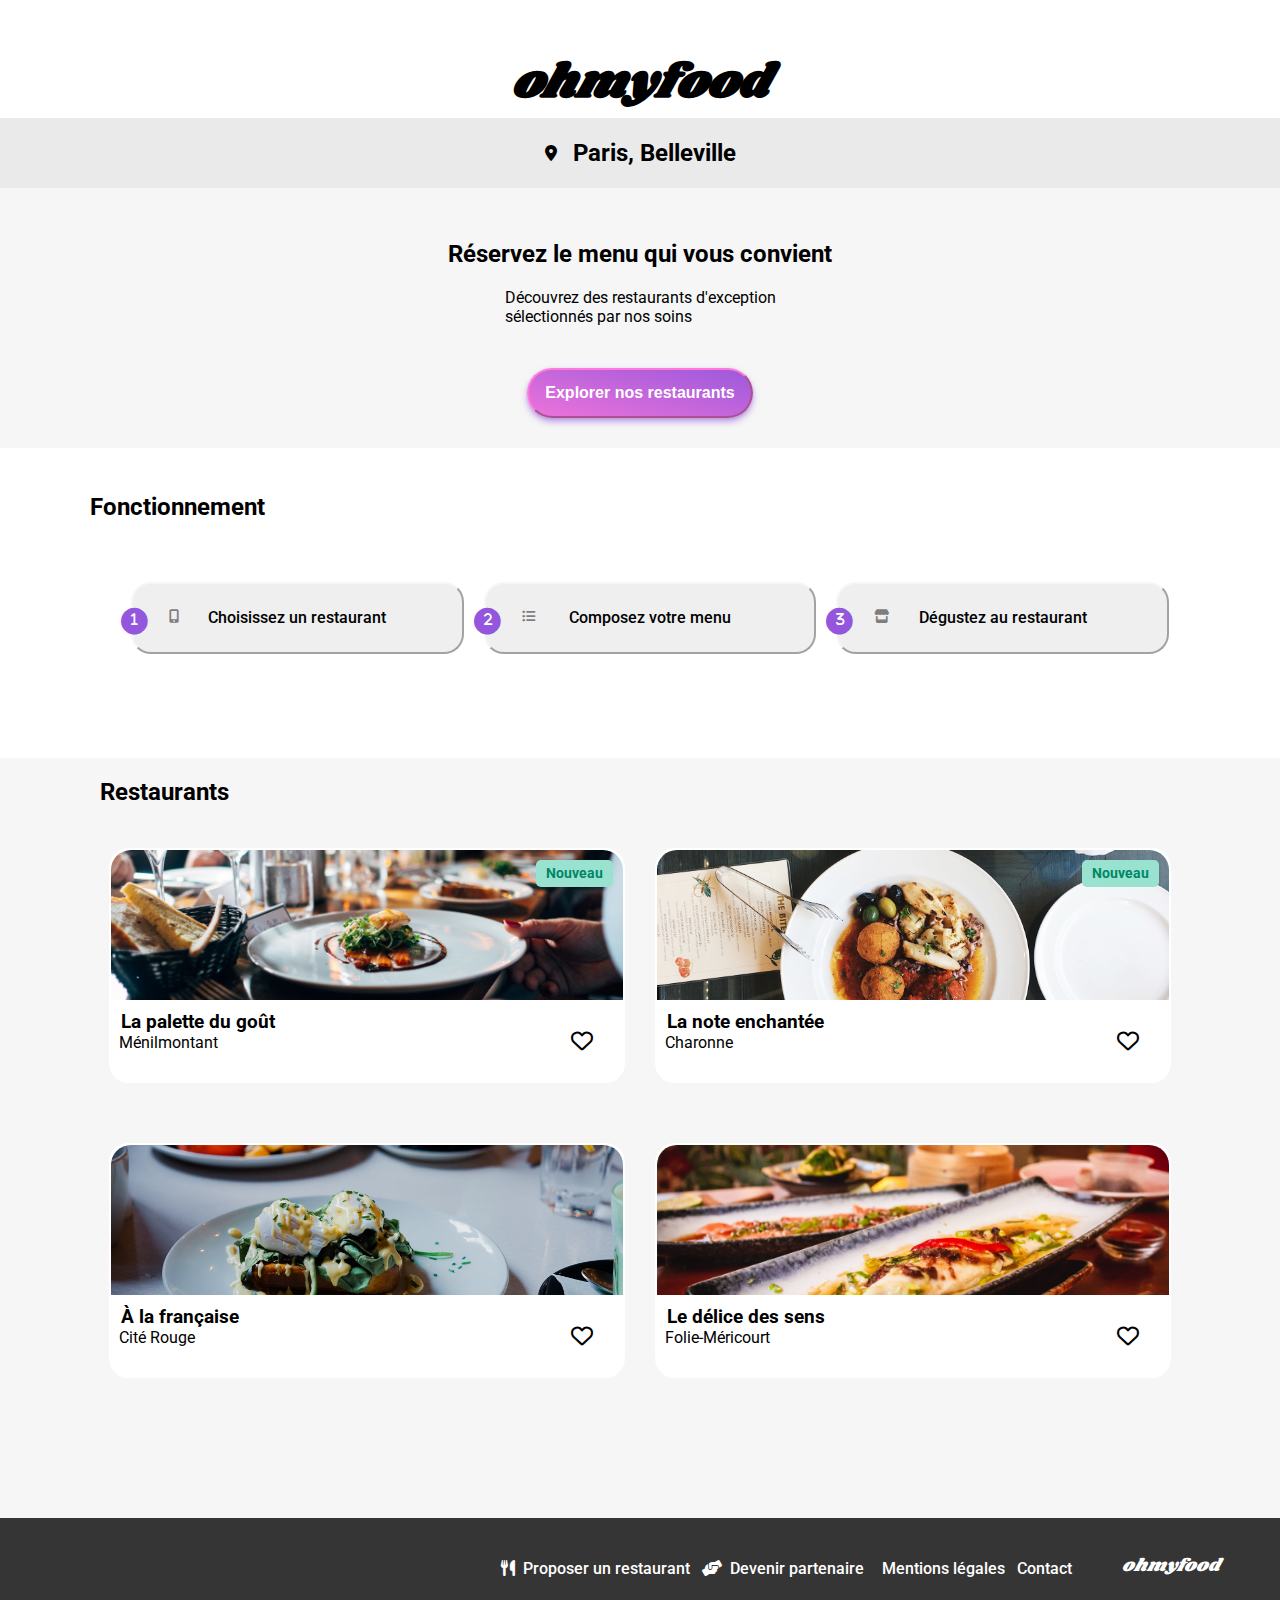
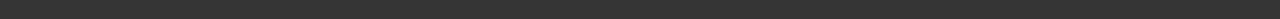
==== commit d914777c: "push 05/072024" ====
--- a/index.html
+++ b/index.html
@@ -11,6 +11,7 @@
   <link rel="preconnect" href="https://fonts.gstatic.com" crossorigin>
   <link href="https://fonts.googleapis.com/css2?family=Roboto:ital,wght@0,100;0,300;0,400;0,500;0,700;0,900;1,100;1,300;1,400;1,500;1,700;1,900&family=Shrikhand&display=swap" rel="stylesheet">
 </head>
+
 <body>
   <header>
     <h1 class="header-title">ohmyfood</h1>
@@ -21,14 +22,16 @@
       <div class="vector">
         <i class="fa-solid fa-location-dot"></i>
       </div>
-      <h2 class="location-text">Paris,Belleville</h2>
+      <h2 class="location-text">Paris, Belleville</h2>
     </section>
 
     <section class="reservez-découvrez-txt">
       <h2 class="réservez-le-menu-texte">
-      <span class="mobile-only">Réservez le menu qui vous convient</span>
+        <span class="mobile-only">Réservez le menu qui vous convient</span>
       </h2>
-      <div class="découvrez-des-restau-texte">Découvrez des restaurants d'exception<br>sélectionnés par nos soins</div>
+      <div class="découvrez-des-restau-texte">
+        Découvrez des restaurants d'exception<br>sélectionnés par nos soins
+      </div>
     </section>
 
     <a href="#restaurants">
@@ -36,13 +39,12 @@
         <span class="boutton-explorer-nos-restau-label">
           Explorer nos restaurants
         </span>
-        </button>
+      </button>
     </a>
-    
-    
+
     <section class="fonctionnement">
       <h2 class="fonctionnement-texte">Fonctionnement</h2>
-      <div class="rectangle-button-container"> 
+      <div class="rectangle-button-container">
         <button id="rectangle-fonctionnement-section">
           <div class="élément-nombre">
             <i class="fa fa-circle fa-stack-2x"></i>
@@ -50,34 +52,34 @@
           </div>
           <div class="mobile-screen-button">
             <i class="fa-solid fa-mobile-screen-button"></i>
-          </div>  
+          </div>
           <div class="txt-fonctionnement-section">Choisissez un restaurant</div>
         </button>
       </div>
-    
-      <div class="rectangle-button-container"> 
+
+      <div class="rectangle-button-container">
         <button id="rectangle-fonctionnement-section">
           <div class="élément-nombre">
-          <i class="fa-solid fa-circle fa-stack-2x"></i>
-          <i class="fa-solid fa-2 fa-stack-1x"></i>
+            <i class="fa-solid fa-circle fa-stack-2x"></i>
+            <i class="fa-solid fa-2 fa-stack-1x"></i>
           </div>
-        <div class="list-ul">
-          <i class="fa-solid fa-list-ul"></i>
-        </div>
-        <div class="txt-fonctionnement-section">Composez votre menu</div>
+          <div class="list-ul">
+            <i class="fa-solid fa-list-ul"></i>
+          </div>
+          <div class="txt-fonctionnement-section">Composez votre menu</div>
         </button>
       </div>
-    
-      <div class="rectangle-button-container"> 
+
+      <div class="rectangle-button-container">
         <button id="rectangle-fonctionnement-section">
           <div class="élément-nombre">
             <i class="fa-solid fa-circle fa-stack-2x"></i>
             <i class="fa-solid fa-3 fa-stack-1x"></i>
           </div>
-        <div class="store">
-          <i class="fa-solid fa-store"></i>
-        </div>
-        <div class="txt-fonctionnement-section">Dégustez au restaurant</div>
+          <div class="store">
+            <i class="fa-solid fa-store"></i>
+          </div>
+          <div class="txt-fonctionnement-section">Dégustez au restaurant</div>
         </button>
       </div>
     </section>
@@ -88,7 +90,7 @@
         <a href="index-page-restau.html" class="link">
           <article class="card-restaurants">
             <img src="./Dossiers Restaurants/jay-wennington-N_Y88TWmGwA-unsplash.jpg" alt="image-la-palette-du-goût" class="img-restaurants">
-            <div class="nouveau-badge">Nouveau</div> 
+            <div class="nouveau-badge">Nouveau</div>
             <div class="card-texte-restaurant-1">La palette du goût</div>
             <div class="card-texte-restaurant-2">Ménilmontant</div>
             <input type="checkbox" id="heart1" class="heart-checkbox">
@@ -98,7 +100,7 @@
         <a href="index-la-note-enchantée.html" class="link">
           <article class="card-restaurants">
             <img src="./Dossiers Restaurants/stil-u2Lp8tXIcjw-unsplash.jpg" alt="image-la-note-enchantée" class="img-restaurants">
-            <div class="nouveau-badge">Nouveau</div> 
+            <div class="nouveau-badge">Nouveau</div>
             <div class="card-texte-restaurant-1">La note enchantée</div>
             <div class="card-texte-restaurant-2">Charonne</div>
             <input type="checkbox" id="heart2" class="heart-checkbox">
@@ -122,18 +124,19 @@
             <input type="checkbox" id="heart4" class="heart-checkbox">
             <label for="heart4" class="fa-regular fa-heart"></label>
           </article>
-        </a> 
+        </a>
       </div>
     </section>
-        <footer>
-          <h2>ohmyfood</h2>
-          <ul>
-            <li><a href=""><i class="fa-solid fa-utensils" ></i><i class="ligne-1" ></i>Proposer un restaurant</a></li>
-            <li><a href=""><i class="fa-solid fa-handshake-angle"></i><i class="ligne-2"></i>Devenir partenaire</a></li>
-            <li><a href=""><i class="ligne-3"></i>Mentions légales</a></li>
-            <li><a href=""><i class="ligne-4"></i>Contact</a></li>
-          </ul>
-        </footer>
+
+    <footer>
+      <h2>ohmyfood</h2>
+      <ul>
+        <li><a href=""><i class="fa-solid fa-utensils"></i><i class="ligne-1"></i>Proposer un restaurant</a></li>
+        <li><a href=""><i class="fa-solid fa-handshake-angle"></i><i class="ligne-2"></i>Devenir partenaire</a></li>
+        <li><a href=""><i class="ligne-3"></i>Mentions légales</a></li>
+        <li><a href="mailto:contactohmyfood@outlook.com?subject=Contact%20ohmyfood"><i class="ligne-4"></i>Contact</a></li>
+      </ul>
+    </footer>
   </main>
 </body>
 
--- a/Assets/css/style.css
+++ b/Assets/css/style.css
@@ -94,6 +94,10 @@
   display: block; /* Assurez-vous que le bouton occupe tout l'espace disponible */
   font-weight: bold;
   margin-top: -80px;
+  box-shadow: 0 4px 6px rgba(147, 86, 220, 0.5), 0 1px 3px rgba(147, 86, 220, 0.3);
+}
+main .boutton-explorer-nos-restau:hover {
+  box-shadow: 0 0px 20px rgba(147, 86, 220, 0.7), 0 4px 6px rgba(147, 86, 220, 0.5);
 }
 
 .fonctionnement {
@@ -262,14 +266,16 @@
 .restaurants .cards-container .card-restaurants .heart-checkbox {
   display: none; /* Cache la checkbox */
 }
-.restaurants .cards-container .card-restaurants .heart-checkbox:hover + .fa-heart {
+.restaurants .cards-container .card-restaurants .heart-checkbox:hover + .fa-heart,
+.restaurants .cards-container .card-restaurants .heart-checkbox:checked + .fa-heart {
   color: transparent;
   background-color: linear-gradient(45deg, #9356DC, #FF79DA);
   -webkit-background-clip: text;
   -webkit-text-fill-color: transparent;
   padding-right: 22px;
 }
-.restaurants .cards-container .card-restaurants .heart-checkbox:hover + .fa-heart::before {
+.restaurants .cards-container .card-restaurants .heart-checkbox:hover + .fa-heart::before,
+.restaurants .cards-container .card-restaurants .heart-checkbox:checked + .fa-heart::before {
   content: "\f004"; /* Code du coeur pour FontAwesome */
   font-family: "Font Awesome 5 Free"; /* Assurez-vous que la bonne version est utilisée */
   font-weight: 900; /* Assurez-vous que la bonne version est utilisée */
@@ -508,7 +514,7 @@
     transform: translateY(0);
   }
 }
-/* Animation aparrition progressive */
+/* Animation apparition progressive */
 .restaurant-classe .rectangle {
   opacity: 0;
   animation: fadeIn 3s forwards;
@@ -659,18 +665,52 @@
   right: 20px;
   top: 40px;
   color: #000;
-  transition: right 0.5s ease-in-out; /* Animer le déplacement du prix */
-}
-main .restaurant-classe .rectangle .green-square {
-  height: auto;
-  width: 30px;
-  color: #99E2D0;
-  left: 200px;
+  transition: transform 0.5s ease-in-out; /* Animer le déplacement du prix */
+}
+main .restaurant-classe .rectangle .carre-vert {
+  position: absolute;
+  top: 0;
+  right: -100%; /* Cache le carré vert hors de l'écran */
+  width: 100%;
+  height: 100%;
+  background-color: #99e2d0;
+  transition: transform 0.5s ease-in-out; /* Transition pour l'animation */
+}
+main .restaurant-classe .rectangle .circle {
+  width: 2rem;
+  height: 2rem;
+  background-color: white;
+  border-radius: 50%;
+  display: flex;
   top: 40px;
-  z-index: 100;
-}
-main .restaurant-classe .rectangle .rectangle:hover {
-  padding-left: 30px;
+  position: relative;
+  margin-top: -10px;
+  margin-left: 14px;
+  transition: transform 0.5s ease-in-out;
+}
+main .restaurant-classe .rectangle .circle i {
+  color: #99e2d0;
+  font-size: 1rem;
+  margin-top: 5px;
+  margin-left: 3px;
+}
+main .restaurant-classe .rectangle .carre-vert i {
+  color: #99e2d0;
+  font-size: 24px;
+  opacity: 0; /* Initialement, l'icône est cachée */
+  transition: opacity 0.5s ease-in-out;
+}
+main .restaurant-classe .rectangle:hover .carre-vert {
+  transform: translateX(-4rem); /* Fait apparaître le carré vert en le déplaçant de 10rem */
+}
+main .restaurant-classe .rectangle:hover .prix {
+  transform: translateX(-4rem); /* Déplace le prix vers la gauche */
+}
+main .restaurant-classe .rectangle:hover .carre-vert i {
+  opacity: 1; /* Affiche l'icône au survol */
+}
+main .restaurant-classe .rectangle:hover .circle {
+  transform: rotate(360deg);
 }
 main .restaurant-classe .boutton-commander {
   width: 186px;
@@ -685,6 +725,10 @@
   line-height: 18.75px;
   text-align: center;
   color: #FFFFFF;
+  box-shadow: 0 4px 6px rgba(147, 86, 220, 0.5), 0 1px 3px rgba(147, 86, 220, 0.3);
+}
+main .restaurant-classe .boutton-commander:hover {
+  box-shadow: 0 0px 20px rgba(147, 86, 220, 0.7), 0 4px 6px rgba(147, 86, 220, 0.5);
 }
 
 footer {
@@ -737,14 +781,6 @@
 
 /* Styles pour les desktops */
 @media (min-width: 1024px) {
-  body {
-    font-family: "Roboto", sans-serif;
-    margin: 0;
-  }
-  .logo,
-  .header-title {
-    font-family: "Shrikhand", cursive;
-  }
   .header {
     position: relative;
     text-align: center;
@@ -772,19 +808,6 @@
     flex-direction: column;
     align-items: center;
     width: 100vw;
-  }
-  main img {
-    width: 100%; /* Ajustez cette valeur pour changer la largeur */
-    height: 275px;
-    -o-object-fit: cover;
-       object-fit: cover;
-    box-sizing: border-box;
-    margin: 0;
-    position: absolute; /* Ajouté */
-    top: 70px; /* Ajustez si nécessaire */
-    left: 50%; /* Centré horizontalement */
-    transform: translateX(-50%); /* Centré horizontalement */
-    z-index: -1;
   }
   main .restaurant-classe {
     width: 80%;
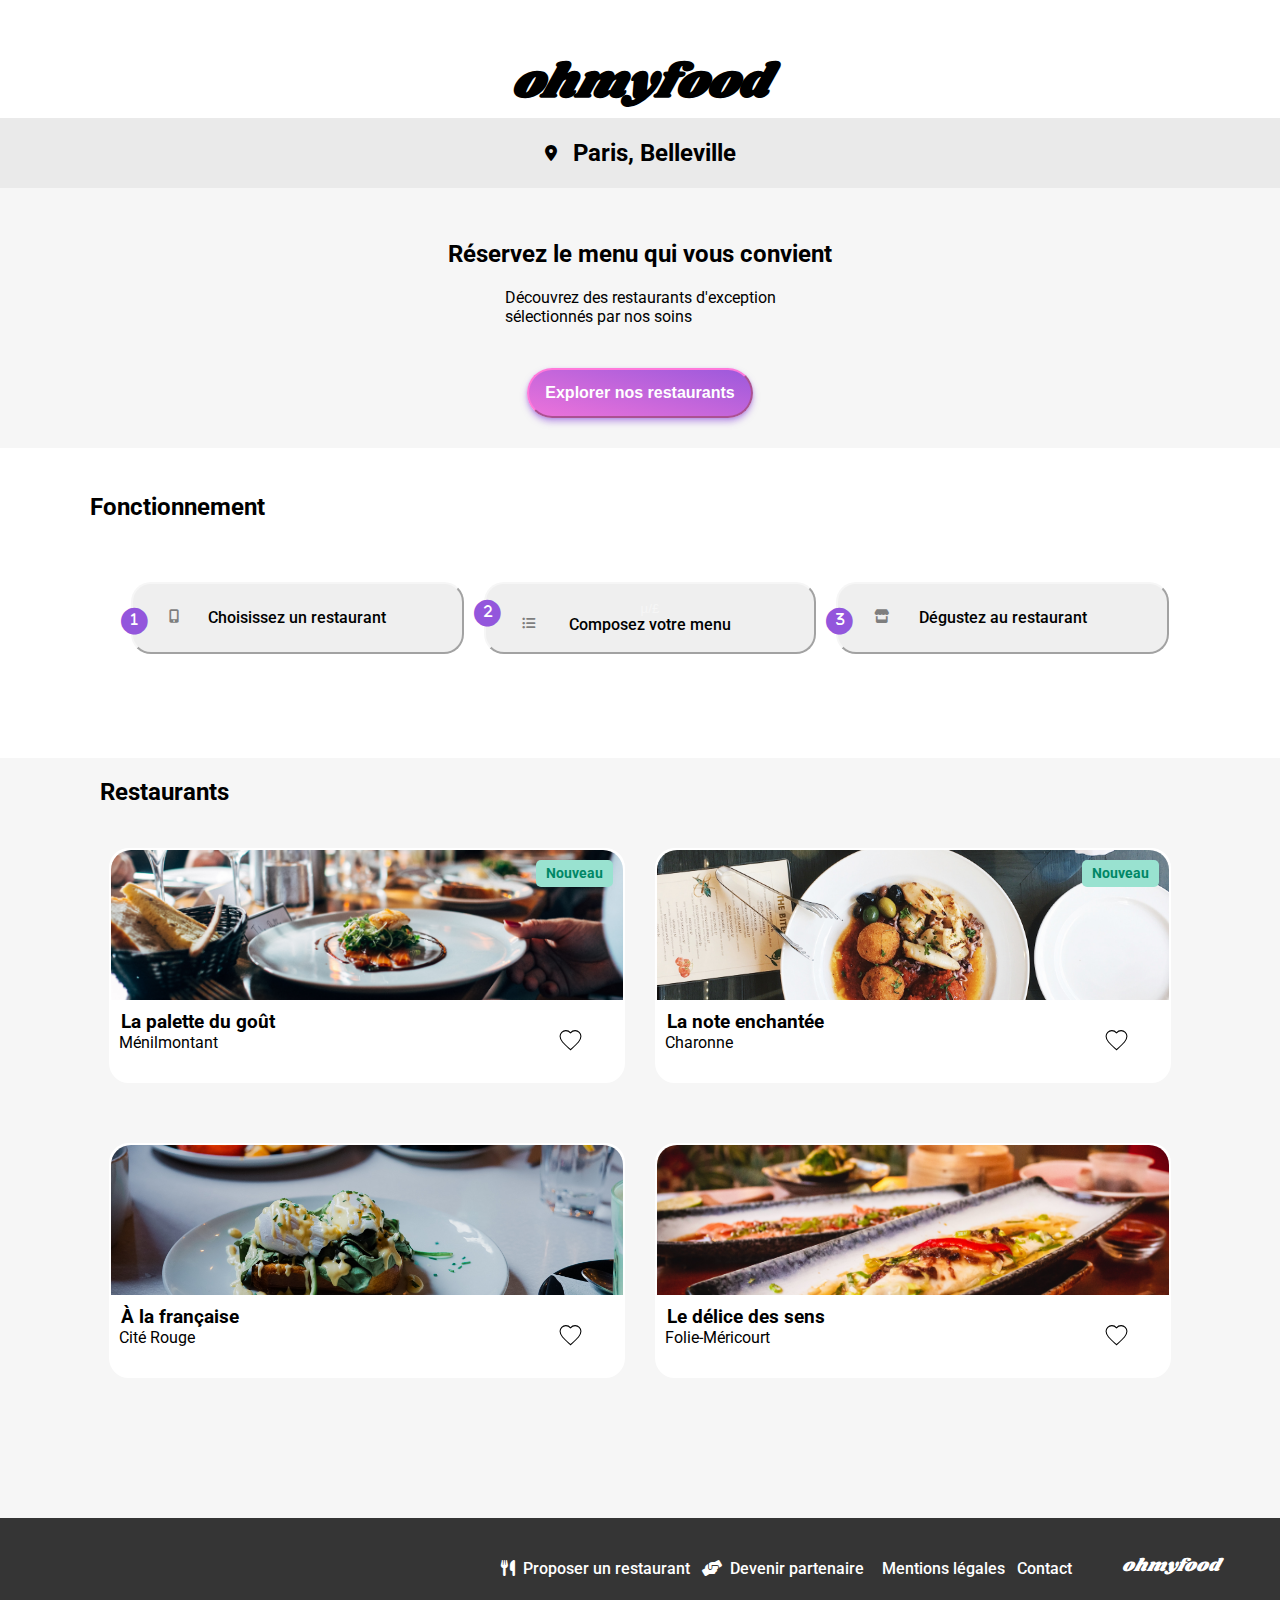
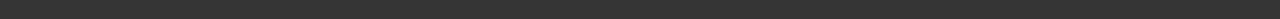
==== commit 68ff7934: "MODIF FINAL projet 4" ====
--- a/index.html
+++ b/index.html
@@ -53,7 +53,7 @@
           <div class="mobile-screen-button">
             <i class="fa-solid fa-mobile-screen-button"></i>
           </div>
-          <div class="txt-fonctionnement-section">Choisissez un restaurant</div>
+          <div class="txt-fonctionnement-section-1">Choisissez un restaurant</div>
         </button>
       </div>
 
@@ -63,10 +63,11 @@
             <i class="fa-solid fa-circle fa-stack-2x"></i>
             <i class="fa-solid fa-2 fa-stack-1x"></i>
           </div>
+          µ/£
           <div class="list-ul">
             <i class="fa-solid fa-list-ul"></i>
           </div>
-          <div class="txt-fonctionnement-section">Composez votre menu</div>
+          <div class="txt-fonctionnement-section-2">Composez votre menu</div>
         </button>
       </div>
 
@@ -79,7 +80,7 @@
           <div class="store">
             <i class="fa-solid fa-store"></i>
           </div>
-          <div class="txt-fonctionnement-section">Dégustez au restaurant</div>
+          <div class="txt-fonctionnement-section-3">Dégustez au restaurant</div>
         </button>
       </div>
     </section>
@@ -93,36 +94,84 @@
             <div class="nouveau-badge">Nouveau</div>
             <div class="card-texte-restaurant-1">La palette du goût</div>
             <div class="card-texte-restaurant-2">Ménilmontant</div>
-            <input type="checkbox" id="heart1" class="heart-checkbox">
-            <label for="heart1" class="fa-regular fa-heart"></label>
+            <label class="heart-container">
+              <input type="checkbox" class="heart-checkbox" />
+              <svg width="25" height="40" viewBox="0 0 24 24">
+                <path
+                  class="heart-outline"
+                  d="M12 21.35l-1.45-1.32C5.4 15.36 2 12.28 2 8.5 2 5.42 4.42 3 7.5 3c1.74 0 3.41.81 4.5 2.09C13.09 3.81 14.76 3 16.5 3 19.58 3 22 5.42 22 8.5c0 3.78-3.4 6.86-8.55 11.54L12 21.35z"
+                  fill="none"
+                  stroke="black"
+                  stroke-width="1" />
+                <path
+                  class="heart-fill"
+                  d="M12 21.35l-1.45-1.32C5.4 15.36 2 12.28 2 8.5 2 5.42 4.42 3 7.5 3c1.74 0 3.41.81 4.5 2.09C13.09 3.81 14.76 3 16.5 3 19.58 3 22 5.42 22 8.5c0 3.78-3.4 6.86-8.55 11.54L12 21.35z" />
+              </svg>
+            </label>
           </article>
         </a>
-        <a href="index-la-note-enchantée.html" class="link">
+        <a href="index-la-note-enchantee.html" class="link">
           <article class="card-restaurants">
             <img src="./Dossiers Restaurants/stil-u2Lp8tXIcjw-unsplash.jpg" alt="image-la-note-enchantée" class="img-restaurants">
             <div class="nouveau-badge">Nouveau</div>
             <div class="card-texte-restaurant-1">La note enchantée</div>
             <div class="card-texte-restaurant-2">Charonne</div>
-            <input type="checkbox" id="heart2" class="heart-checkbox">
-            <label for="heart2" class="fa-regular fa-heart"></label>
+            <label class="heart-container">
+              <input type="checkbox" class="heart-checkbox" />
+              <svg width="25" height="40" viewBox="0 0 24 24">
+                <path
+                  class="heart-outline"
+                  d="M12 21.35l-1.45-1.32C5.4 15.36 2 12.28 2 8.5 2 5.42 4.42 3 7.5 3c1.74 0 3.41.81 4.5 2.09C13.09 3.81 14.76 3 16.5 3 19.58 3 22 5.42 22 8.5c0 3.78-3.4 6.86-8.55 11.54L12 21.35z"
+                  fill="none"
+                  stroke="black"
+                  stroke-width="1" />
+                <path
+                  class="heart-fill"
+                  d="M12 21.35l-1.45-1.32C5.4 15.36 2 12.28 2 8.5 2 5.42 4.42 3 7.5 3c1.74 0 3.41.81 4.5 2.09C13.09 3.81 14.76 3 16.5 3 19.58 3 22 5.42 22 8.5c0 3.78-3.4 6.86-8.55 11.54L12 21.35z" />
+              </svg>
+            </label>
           </article>
         </a>
-        <a href="index-à-la-française.html" class="link">
+        <a href="index-a-la-française.html" class="link">
           <article class="card-restaurants">
             <img src="./Dossiers Restaurants/toa-heftiba-DQKerTsQwi0-unsplash.jpg" alt="image-à-la-française" class="img-restaurants">
             <div class="card-texte-restaurant-1">À la française</div>
             <div class="card-texte-restaurant-2">Cité Rouge</div>
-            <input type="checkbox" id="heart3" class="heart-checkbox">
-            <label for="heart3" class="fa-regular fa-heart"></label>
+            <label class="heart-container">
+              <input type="checkbox" class="heart-checkbox" />
+              <svg width="25" height="40" viewBox="0 0 24 24">
+                <path
+                  class="heart-outline"
+                  d="M12 21.35l-1.45-1.32C5.4 15.36 2 12.28 2 8.5 2 5.42 4.42 3 7.5 3c1.74 0 3.41.81 4.5 2.09C13.09 3.81 14.76 3 16.5 3 19.58 3 22 5.42 22 8.5c0 3.78-3.4 6.86-8.55 11.54L12 21.35z"
+                  fill="none"
+                  stroke="black"
+                  stroke-width="1" />
+                <path
+                  class="heart-fill"
+                  d="M12 21.35l-1.45-1.32C5.4 15.36 2 12.28 2 8.5 2 5.42 4.42 3 7.5 3c1.74 0 3.41.81 4.5 2.09C13.09 3.81 14.76 3 16.5 3 19.58 3 22 5.42 22 8.5c0 3.78-3.4 6.86-8.55 11.54L12 21.35z" />
+              </svg>
+            </label>
           </article>
         </a>
-        <a href="index-le-délice-des-sens.html" class="link">
+        <a href="index-le-delice-des-sens.html" class="link">
           <article class="card-restaurants">
             <img src="./Dossiers Restaurants/louis-hansel-shotsoflouis-qNBGVyOCY8Q-unsplash.jpg" alt="image-le-délice-des-sens" class="img-restaurants">
             <div class="card-texte-restaurant-1">Le délice des sens</div>
             <div class="card-texte-restaurant-2">Folie-Méricourt</div>
-            <input type="checkbox" id="heart4" class="heart-checkbox">
-            <label for="heart4" class="fa-regular fa-heart"></label>
+            <label class="heart-container">
+              <input type="checkbox" class="heart-checkbox" />
+              <svg width="25" height="40" viewBox="0 0 24 24">
+                <path
+                  class="heart-outline"
+                  d="M12 21.35l-1.45-1.32C5.4 15.36 2 12.28 2 8.5 2 5.42 4.42 3 7.5 3c1.74 0 3.41.81 4.5 2.09C13.09 3.81 14.76 3 16.5 3 19.58 3 22 5.42 22 8.5c0 3.78-3.4 6.86-8.55 11.54L12 21.35z"
+                  fill="none"
+                  stroke="black"
+                  stroke-width="1" />
+                <path
+                  class="heart-fill"
+                  d="M12 21.35l-1.45-1.32C5.4 15.36 2 12.28 2 8.5 2 5.42 4.42 3 7.5 3c1.74 0 3.41.81 4.5 2.09C13.09 3.81 14.76 3 16.5 3 19.58 3 22 5.42 22 8.5c0 3.78-3.4 6.86-8.55 11.54L12 21.35z" />
+              </svg>
+            </label>
           </article>
         </a>
       </div>
--- a/Assets/css/style.css
+++ b/Assets/css/style.css
@@ -24,7 +24,7 @@
 }
 header .header-title {
   font-style: italic;
-  font-family: "Shrikhand", cursive; /* Assurez-vous que le titre utilise la police Shrikhand */
+  font-family: "Shrikhand", cursive;
   font-size: 3rem;
   text-align: center;
   margin: 0 auto;
@@ -40,11 +40,11 @@
 }
 main .paris-section {
   background-color: #EAEAEA;
-  width: 100%; /* Ajustez la largeur selon vos besoins */
-  height: 50px; /* Ajustez la hauteur selon vos besoins */
-  display: flex;
-  justify-content: center; /* Centre horizontalement */
-  align-items: center; /* Centre verticalement */
+  width: 100%;
+  height: 50px;
+  display: flex;
+  justify-content: center;
+  align-items: center;
   padding: 10px 0;
   gap: 1em;
 }
@@ -54,15 +54,15 @@
   width: 100%;
   display: flex;
   flex-direction: column;
-  align-items: center; /* Centre les éléments horizontalement */
-  justify-content: center; /* Centre les éléments verticalement */
+  align-items: center;
+  justify-content: center;
 }
 main .reservez-découvrez-txt .réservez-le-menu-texte {
   font-size: 24px;
   font-weight: 700;
   line-height: 28.13px;
-  text-align: center; /* Centrer le texte */
-  margin-bottom: 50px; /* Ajustez la marge selon vos besoins */
+  text-align: center;
+  margin-bottom: 50px;
   max-width: 240px;
   margin-top: -50px !important;
 }
@@ -88,10 +88,10 @@
   color: #FFFFFF;
   font-size: 16px;
   font-weight: bold;
-  margin-top: 100px; /* Réduisez l'espacement entre le bouton et le texte précédent */
-  margin-left: auto; /* Centrez horizontalement */
-  margin-right: auto; /* Centrez horizontalement */
-  display: block; /* Assurez-vous que le bouton occupe tout l'espace disponible */
+  margin-top: 100px;
+  margin-left: auto;
+  margin-right: auto;
+  display: block;
   font-weight: bold;
   margin-top: -80px;
   box-shadow: 0 4px 6px rgba(147, 86, 220, 0.5), 0 1px 3px rgba(147, 86, 220, 0.3);
@@ -120,9 +120,9 @@
   position: absolute !important;
 }
 .fonctionnement .rectangle-button-container {
-  display: flex; /* Transforme les boutons en flexbox */
-  justify-content: center; /* Centre les boutons horizontalement */
-  align-items: center; /* Centre les boutons verticalement */
+  display: flex;
+  justify-content: center;
+  align-items: center;
 }
 .fonctionnement .rectangle-button-container #rectangle-fonctionnement-section {
   width: 80vw;
@@ -167,7 +167,9 @@
   margin-bottom: -15px;
   margin-left: 30px;
 }
-.fonctionnement .rectangle-button-container #rectangle-fonctionnement-section .txt-fonctionnement-section {
+.fonctionnement .rectangle-button-container #rectangle-fonctionnement-section .txt-fonctionnement-section-1,
+.fonctionnement .rectangle-button-container #rectangle-fonctionnement-section .txt-fonctionnement-section-2,
+.fonctionnement .rectangle-button-container #rectangle-fonctionnement-section .txt-fonctionnement-section-3 {
   font-family: Roboto;
   font-size: 16px;
   font-weight: 500;
@@ -194,9 +196,9 @@
 }
 .restaurants .cards-container {
   display: flex;
-  flex-direction: column; /* Change pour une disposition en colonne */
-  align-items: center; /* Centre les cartes horizontalement */
-  gap: 30px; /* Ajoute un espace entre les cartes */
+  flex-direction: column;
+  align-items: center;
+  gap: 30px;
   padding-top: 60px;
 }
 .restaurants .cards-container .link {
@@ -254,37 +256,35 @@
   text-decoration: none;
   padding-left: 0.5em;
 }
-.restaurants .cards-container .card-restaurants .fa-heart {
+.restaurants .cards-container .card-restaurants .heart-container {
   position: absolute;
-  top: 180px;
-  right: 30px;
-  color: #000000;
-  font-size: 22px;
+  display: inline-block;
   cursor: pointer;
-  transition: color 0.3s ease, background 0.3s ease;
+  top: 170px;
+  right: 40px;
 }
 .restaurants .cards-container .card-restaurants .heart-checkbox {
-  display: none; /* Cache la checkbox */
-}
-.restaurants .cards-container .card-restaurants .heart-checkbox:hover + .fa-heart,
-.restaurants .cards-container .card-restaurants .heart-checkbox:checked + .fa-heart {
-  color: transparent;
-  background-color: linear-gradient(45deg, #9356DC, #FF79DA);
-  -webkit-background-clip: text;
-  -webkit-text-fill-color: transparent;
-  padding-right: 22px;
-}
-.restaurants .cards-container .card-restaurants .heart-checkbox:hover + .fa-heart::before,
-.restaurants .cards-container .card-restaurants .heart-checkbox:checked + .fa-heart::before {
-  content: "\f004"; /* Code du coeur pour FontAwesome */
-  font-family: "Font Awesome 5 Free"; /* Assurez-vous que la bonne version est utilisée */
-  font-weight: 900; /* Assurez-vous que la bonne version est utilisée */
   position: absolute;
-  color: transparent;
-  background: linear-gradient(45deg, #9356DC, #FF79DA);
-  -webkit-background-clip: text;
-  -webkit-text-fill-color: transparent;
-  -webkit-text-stroke: 1px transparent;
+  opacity: 0;
+  cursor: pointer;
+}
+.restaurants .cards-container .card-restaurants .heart-fill {
+  fill: #FF79DA;
+  stroke: black;
+  stroke-width: 1;
+  -webkit-clip-path: inset(100% 0 0 0);
+          clip-path: inset(100% 0 0 0);
+  transition: -webkit-clip-path 0.5s;
+  transition: clip-path 0.5s;
+  transition: clip-path 0.5s, -webkit-clip-path 0.5s;
+}
+.restaurants .cards-container .card-restaurants .heart-checkbox:checked + svg .heart-fill {
+  -webkit-clip-path: inset(0 0 0 0);
+          clip-path: inset(0 0 0 0);
+}
+.restaurants .cards-container .card-restaurants .heart-checkbox:hover + svg .heart-fill {
+  -webkit-clip-path: inset(0 0 0 0);
+          clip-path: inset(0 0 0 0);
 }
 
 footer {
@@ -300,7 +300,7 @@
   font-size: 18px;
   font-style: italic;
   font-weight: 400;
-  text-align: center; /* Centre le texte horizontalement */
+  text-align: center;
   color: #FFFFFF;
   margin-left: 20px;
 }
@@ -308,11 +308,11 @@
   list-style: none;
   padding-left: 0;
   margin-left: 0;
-  padding: 0; /* Enlève le padding par défaut */
-  margin: 0; /* Enlève la marge par défaut */
-  display: flex;
-  flex-direction: column;
-  align-items: center; /* Centre horizontalement les éléments de la liste */
+  padding: 0;
+  margin: 0;
+  display: flex;
+  flex-direction: column;
+  align-items: center;
 }
 footer .fa-utensils {
   margin-left: 20px;
@@ -325,7 +325,7 @@
   font-size: 16px;
   font-weight: 500;
   line-height: 18.75px;
-  text-align: center; /* Centre le texte horizontalement */
+  text-align: center;
   color: #FFFFFF;
   line-height: 30px;
   margin-left: 5px;
@@ -335,7 +335,7 @@
   font-size: 16px;
   font-weight: 500;
   line-height: 18.75px;
-  text-align: center; /* Centre le texte horizontalement */
+  text-align: center;
   color: #FFFFFF;
   line-height: 30px;
   margin-left: 5px;
@@ -345,7 +345,7 @@
   font-size: 16px;
   font-weight: 500;
   line-height: 18.75px;
-  text-align: center; /* Centre le texte horizontalement */
+  text-align: center;
   color: #FFFFFF;
   line-height: 30px;
   margin-left: -60px;
@@ -355,7 +355,7 @@
   font-size: 16px;
   font-weight: 500;
   line-height: 18.75px;
-  text-align: center; /* Centre le texte horizontalement */
+  text-align: center;
   color: #FFFFFF;
   line-height: 30px;
   margin-left: -125px;
@@ -436,6 +436,35 @@
     margin-left: -20px;
   }
 }
+/* Media query pour les écrans entre 1050px et 768px */
+@media (max-width: 1050px) and (min-width: 768px) {
+  .txt-fonctionnement-section-1 {
+    width: 145px !important;
+    padding-left: 40px;
+  }
+  .txt-fonctionnement-section-2 {
+    width: 145px !important;
+    padding-left: 50px;
+  }
+  .txt-fonctionnement-section-3 {
+    width: 145px !important;
+    padding-left: 40px;
+  }
+}
+@media (max-width: 350px) {
+  .txt-fonctionnement-section-1 {
+    width: 145px !important;
+    padding-left: 40px;
+  }
+  .txt-fonctionnement-section-2 {
+    width: 145px !important;
+    padding-left: 50px;
+  }
+  .txt-fonctionnement-section-3 {
+    width: 145px !important;
+    padding-left: 40px;
+  }
+}
 body {
   font-family: "Roboto", sans-serif;
   margin: 0;
@@ -457,13 +486,13 @@
 }
 .header .back-arrow {
   position: relative;
-  font-size: 1.5rem; /* Ajustez la taille selon vos besoins */
+  font-size: 1.5rem;
   text-decoration: none;
   margin-bottom: -15px;
 }
 .header .header-title {
   font-style: italic;
-  font-family: "Shrikhand", cursive; /* Assurez-vous que le titre utilise la police Shrikhand */
+  font-family: "Shrikhand", cursive;
   font-size: 2rem;
   text-align: center;
   margin: 0 auto;
@@ -473,15 +502,12 @@
 /* Animation page loader */
 .loader {
   position: fixed;
-  top: 0;
-  left: 0;
   width: 100%;
   height: 100%;
   background-color: rgba(255, 255, 255, 0.8);
   display: flex;
   justify-content: center;
   align-items: center;
-  z-index: 9999;
 }
 
 .loader.hidden {
@@ -493,9 +519,10 @@
   border-radius: 50%;
   border-top: 16px solid #9356DC;
   width: 120px;
-  height: 120px; /* Safari */
+  height: 120px;
   animation: spin 2s linear infinite;
 }
+
 @keyframes spin {
   0% {
     transform: rotate(0deg);
@@ -504,6 +531,7 @@
     transform: rotate(360deg);
   }
 }
+/* Animation apparition progressive */
 @keyframes fadeIn {
   from {
     opacity: 0;
@@ -514,7 +542,6 @@
     transform: translateY(0);
   }
 }
-/* Animation apparition progressive */
 .restaurant-classe .rectangle {
   opacity: 0;
   animation: fadeIn 3s forwards;
@@ -538,19 +565,19 @@
   flex-direction: column;
   align-items: center;
   width: 100vw;
-  min-width: 375px;
+  min-width: 300px;
 }
 main img {
-  width: 100%; /* Ajustez cette valeur pour changer la largeur */
+  width: 100%;
   height: 275px;
   -o-object-fit: cover;
      object-fit: cover;
   box-sizing: border-box;
   margin: 0;
-  position: absolute; /* Ajouté */
-  top: 70px; /* Ajustez si nécessaire */
-  left: 50%; /* Centré horizontalement */
-  transform: translateX(-50%); /* Centré horizontalement */
+  position: absolute;
+  top: 70px;
+  left: 50%;
+  transform: translateX(-50%);
   z-index: -1;
 }
 main .restaurant-classe {
@@ -560,7 +587,7 @@
   padding: 20px;
   border-radius: 50px 50px 0 0;
   margin-bottom: -80px;
-  position: relative; /* Assurez que la section est positionnée correctement */
+  position: relative;
   display: flex;
   flex-direction: column;
   align-items: center;
@@ -574,7 +601,7 @@
   display: flex;
   align-items: center;
   justify-content: center;
-  gap: 10px; /* Espace entre le titre et l'icône du cœur */
+  gap: 10px;
   position: relative;
 }
 main .restaurant-classe .title-heart-container h2 {
@@ -585,35 +612,35 @@
   line-height: 40.82px;
   padding-right: 70px !important;
 }
-main .restaurant-classe .title-heart-container .fa-heart {
-  position: absolute !important; /* Position absolue pour placer l'icône de cœur */
-  top: 32px; /* Ajustez cette valeur pour déplacer l'icône verticalement */
-  right: 0px !important; /* Ajustez cette valeur pour déplacer l'icône horizontalement */
-  color: #000000;
-  font-size: 22px;
+main .restaurant-classe .title-heart-container .heart-container {
+  position: absolute;
+  display: inline-block;
   cursor: pointer;
-  transition: color 0.3s ease;
+  top: 23px;
+  right: 10px;
 }
 main .restaurant-classe .title-heart-container .heart-checkbox {
-  display: none; /* Cache la checkbox */
-}
-main .restaurant-classe .title-heart-container .heart-checkbox:hover + .fa-heart {
-  color: transparent;
-  background-color: linear-gradient(45deg, #9356dc, #ff79da);
-  -webkit-background-clip: text;
-  -webkit-text-fill-color: transparent;
-  padding-right: 22px;
-}
-main .restaurant-classe .title-heart-container .heart-checkbox:hover + .fa-heart::before {
-  content: "\f004"; /* Code du coeur pour FontAwesome */
-  font-family: "Font Awesome 5 Free"; /* Assurez-vous que la bonne version est utilisée */
-  font-weight: 900; /* Assurez-vous que la bonne version est utilisée */
   position: absolute;
-  color: transparent;
-  background: linear-gradient(45deg, #9356dc, #ff79da);
-  -webkit-background-clip: text;
-  -webkit-text-fill-color: transparent;
-  -webkit-text-stroke: 1px transparent;
+  opacity: 0;
+  cursor: pointer;
+}
+main .restaurant-classe .title-heart-container .heart-fill {
+  fill: #FF79DA;
+  stroke: black;
+  stroke-width: 1;
+  -webkit-clip-path: inset(100% 0 0 0);
+          clip-path: inset(100% 0 0 0);
+  transition: -webkit-clip-path 0.5s;
+  transition: clip-path 0.5s;
+  transition: clip-path 0.5s, -webkit-clip-path 0.5s;
+}
+main .restaurant-classe .title-heart-container .heart-checkbox:checked + svg .heart-fill {
+  -webkit-clip-path: inset(0 0 0 0);
+          clip-path: inset(0 0 0 0);
+}
+main .restaurant-classe .title-heart-container .heart-checkbox:hover + svg .heart-fill {
+  -webkit-clip-path: inset(0 0 0 0);
+          clip-path: inset(0 0 0 0);
 }
 main .restaurant-classe h3 {
   font-family: Roboto;
@@ -645,8 +672,8 @@
   width: 95% !important;
   position: relative;
   overflow: hidden;
-  cursor: pointer; /* Ajout pour rendre le rectangle cliquable */
-  transition: all 0.5s ease-in-out; /* Ajout pour une transition fluide */
+  cursor: pointer;
+  transition: all 0.5s ease-in-out;
 }
 main .restaurant-classe .rectangle .rectangle-texte-1 {
   font-size: 17px;
@@ -665,16 +692,16 @@
   right: 20px;
   top: 40px;
   color: #000;
-  transition: transform 0.5s ease-in-out; /* Animer le déplacement du prix */
+  transition: transform 0.5s ease-in-out;
 }
 main .restaurant-classe .rectangle .carre-vert {
   position: absolute;
   top: 0;
-  right: -100%; /* Cache le carré vert hors de l'écran */
+  right: -100%;
   width: 100%;
   height: 100%;
   background-color: #99e2d0;
-  transition: transform 0.5s ease-in-out; /* Transition pour l'animation */
+  transition: transform 0.5s ease-in-out;
 }
 main .restaurant-classe .rectangle .circle {
   width: 2rem;
@@ -684,30 +711,21 @@
   display: flex;
   top: 40px;
   position: relative;
-  margin-top: -10px;
-  margin-left: 14px;
+  margin-top: -19px;
+  margin-left: 16px;
   transition: transform 0.5s ease-in-out;
 }
 main .restaurant-classe .rectangle .circle i {
   color: #99e2d0;
-  font-size: 1rem;
+  font-size: 1.5rem;
   margin-top: 5px;
   margin-left: 3px;
 }
-main .restaurant-classe .rectangle .carre-vert i {
-  color: #99e2d0;
-  font-size: 24px;
-  opacity: 0; /* Initialement, l'icône est cachée */
-  transition: opacity 0.5s ease-in-out;
-}
 main .restaurant-classe .rectangle:hover .carre-vert {
-  transform: translateX(-4rem); /* Fait apparaître le carré vert en le déplaçant de 10rem */
+  transform: translateX(-4rem);
 }
 main .restaurant-classe .rectangle:hover .prix {
-  transform: translateX(-4rem); /* Déplace le prix vers la gauche */
-}
-main .restaurant-classe .rectangle:hover .carre-vert i {
-  opacity: 1; /* Affiche l'icône au survol */
+  transform: translateX(-4rem);
 }
 main .restaurant-classe .rectangle:hover .circle {
   transform: rotate(360deg);
@@ -734,7 +752,7 @@
 footer {
   display: flex;
   flex-direction: column;
-  justify-content: flex-start; /* Centre verticalement le contenu */
+  justify-content: flex-start;
   background-color: #353535;
   padding: 20px;
   width: 100vw;
@@ -745,7 +763,7 @@
   font-size: 18px;
   font-style: italic;
   font-weight: 400;
-  text-align: center; /* Centre le texte horizontalement */
+  text-align: center;
   color: #FFFFFF;
   margin-top: 0;
 }
@@ -753,18 +771,18 @@
   list-style: none;
   padding-left: 0;
   margin-left: 0;
-  padding: 0; /* Enlève le padding par défaut */
-  margin: 0; /* Enlève la marge par défaut */
-  display: flex;
-  flex-direction: column;
-  align-items: center; /* Centre horizontalement les éléments de la liste */
+  padding: 0;
+  margin: 0;
+  display: flex;
+  flex-direction: column;
+  align-items: center;
 }
 footer ul li {
   font-family: Roboto;
   font-size: 16px;
   font-weight: 500;
   line-height: 18.75px;
-  text-align: center; /* Centre le texte horizontalement */
+  text-align: center;
   color: #FFFFFF;
   line-height: 30px;
 }
@@ -791,17 +809,21 @@
   }
   .header .back-arrow {
     position: relative;
-    font-size: 2rem; /* Ajustez la taille selon vos besoins */
+    font-size: 2rem;
     text-decoration: none;
     margin-bottom: -15px;
   }
   .header .header-title {
     font-style: italic;
-    font-family: "Shrikhand", cursive; /* Assurez-vous que le titre utilise la police Shrikhand */
+    font-family: "Shrikhand", cursive;
     font-size: 2rem;
     text-align: center;
     margin: 0 auto;
     margin-top: 0em;
+  }
+  .circle {
+    margin-top: -8px !important;
+    margin-left: 16px;
   }
   main {
     display: flex;
@@ -817,7 +839,7 @@
     border-radius: 30px;
     margin-top: 140px;
     margin-bottom: -80px;
-    position: relative; /* Assurez que la section est positionnée correctement */
+    position: relative;
     display: flex;
     flex-direction: column;
     align-items: center;
@@ -830,7 +852,7 @@
     display: flex;
     align-items: center;
     justify-content: center;
-    gap: 10px; /* Espace entre le titre et l'icône du cœur */
+    gap: 10px;
     position: relative !important;
   }
   main .restaurant-classe .title-heart-container h2 {
@@ -849,16 +871,16 @@
     cursor: pointer;
     transition: color 0.3s ease;
   }
-  main .restaurant-classe .title-heart-container .heart-toggle {
+  main .restaurant-classe .title-heart-container .heart-checkbox {
     display: none;
   }
   main .restaurant-classe .title-heart-container .heart-toggle:checked + .fa-heart {
     color: transparent;
   }
   main .restaurant-classe .title-heart-container .heart-toggle:checked + .fa-heart::before {
-    content: "\f004"; /* Unicode for filled heart */
+    content: "\f004";
     font-family: "Font Awesome 5 Free";
-    font-weight: 900; /* Font weight for solid icon */
+    font-weight: 900;
     background: linear-gradient(193.33deg, #9356DC -11.44%, #FF79DA 123.93%);
     -webkit-background-clip: text;
     -webkit-text-fill-color: transparent;
@@ -978,4 +1000,20 @@
     margin-left: 0;
     text-decoration: none;
   }
+}
+/* Ajustement largeur texte rectangles version mobile */
+@media (max-width: 415px) {
+  .rectangle-texte-1,
+  .rectangle-texte-2 {
+    white-space: nowrap;
+    overflow: hidden;
+    text-overflow: ellipsis;
+    max-width: 50%; /* Ajuste cette valeur pour une réduction supplémentaire */
+  }
+  .rectangle {
+    padding-right: 50px; /* Ajoute un padding à droite pour espacer le texte du prix */
+  }
+  .prix {
+    right: 10px; /* Ajuste cette valeur si nécessaire pour espacer davantage */
+  }
 }/*# sourceMappingURL=style.css.map */